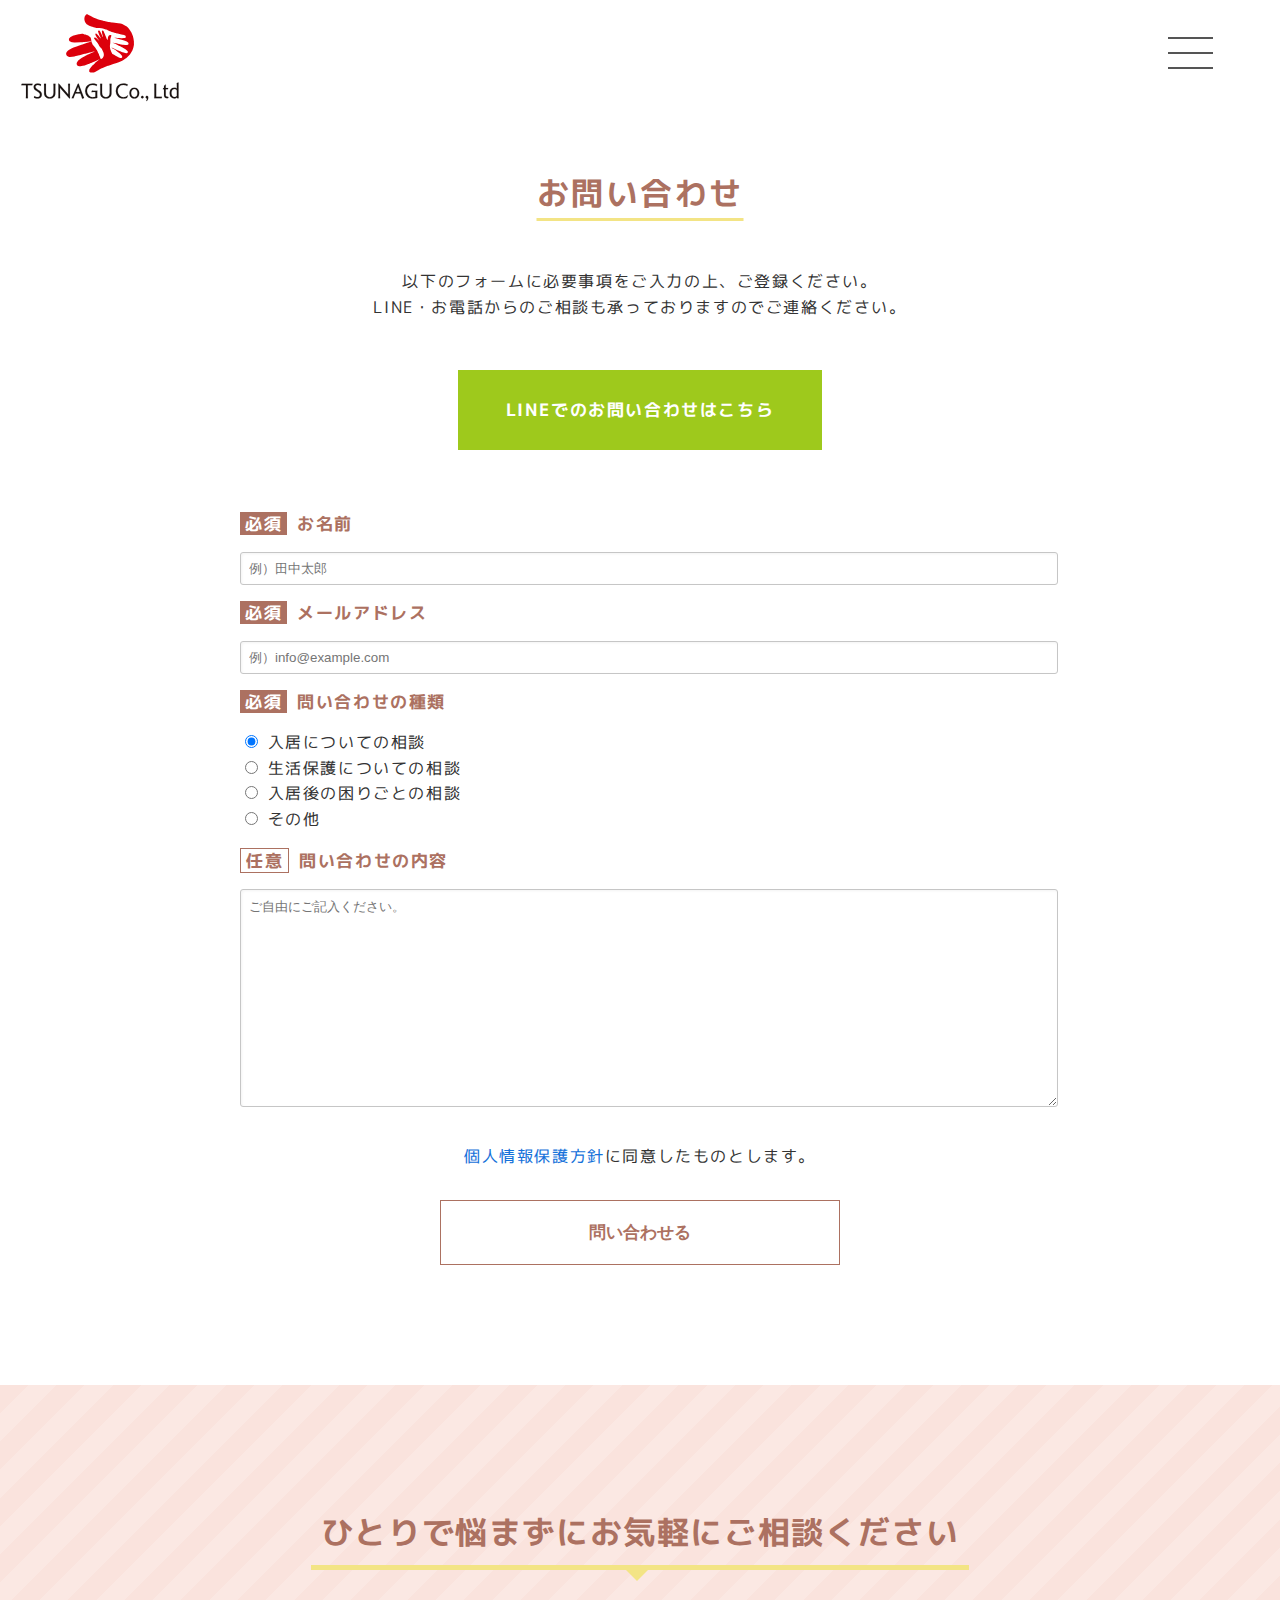
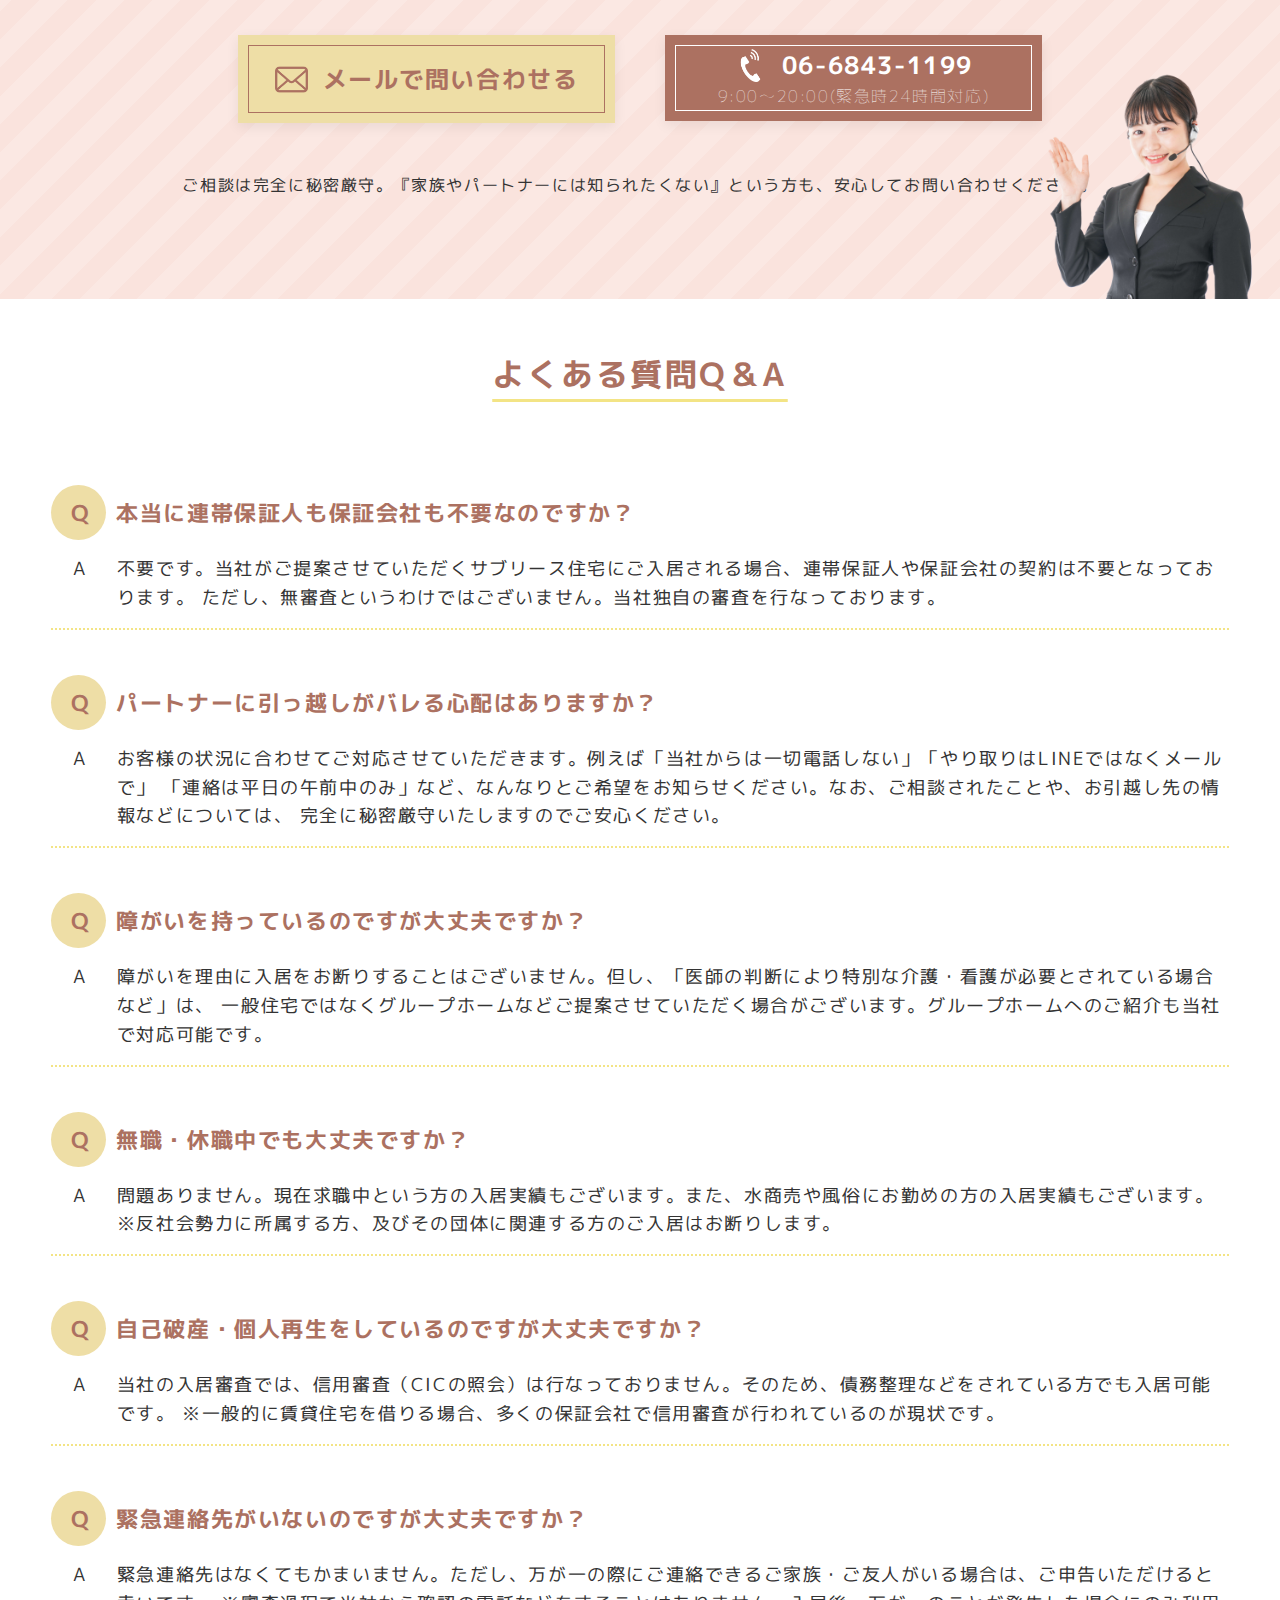
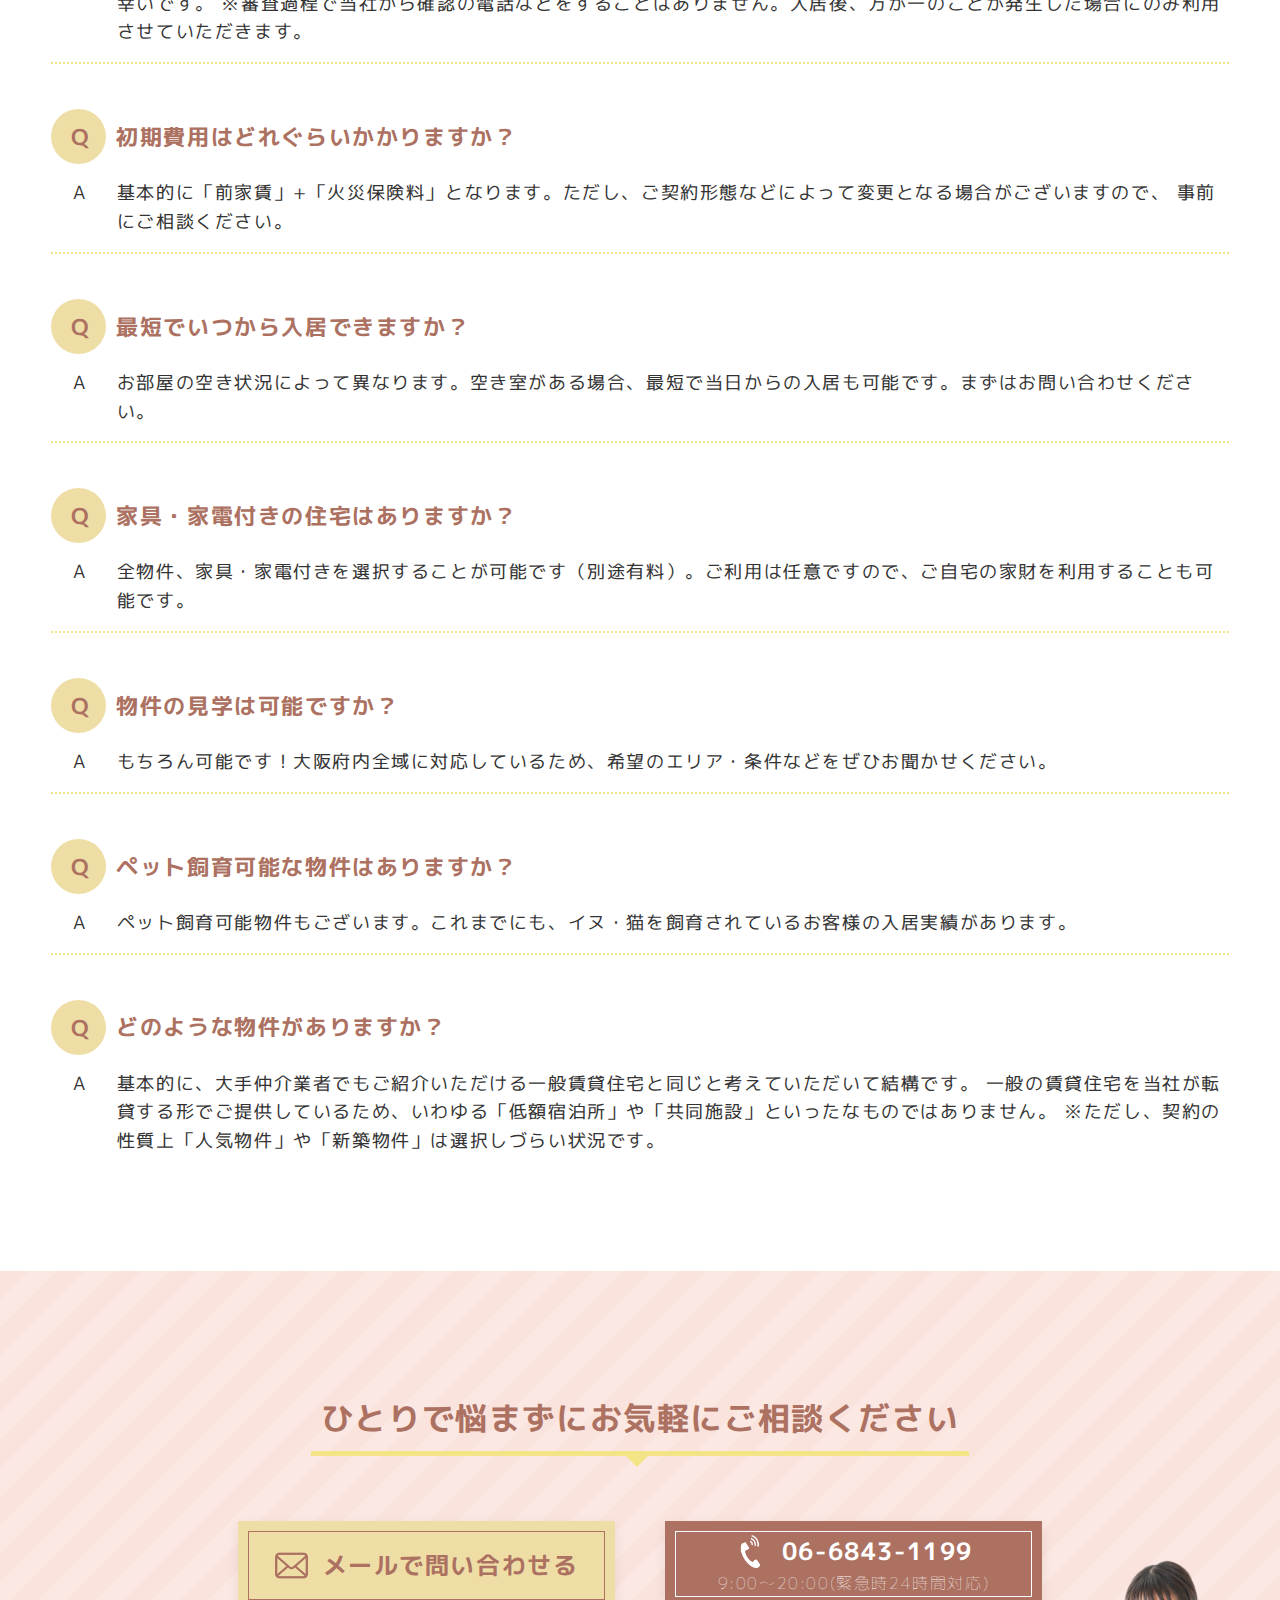
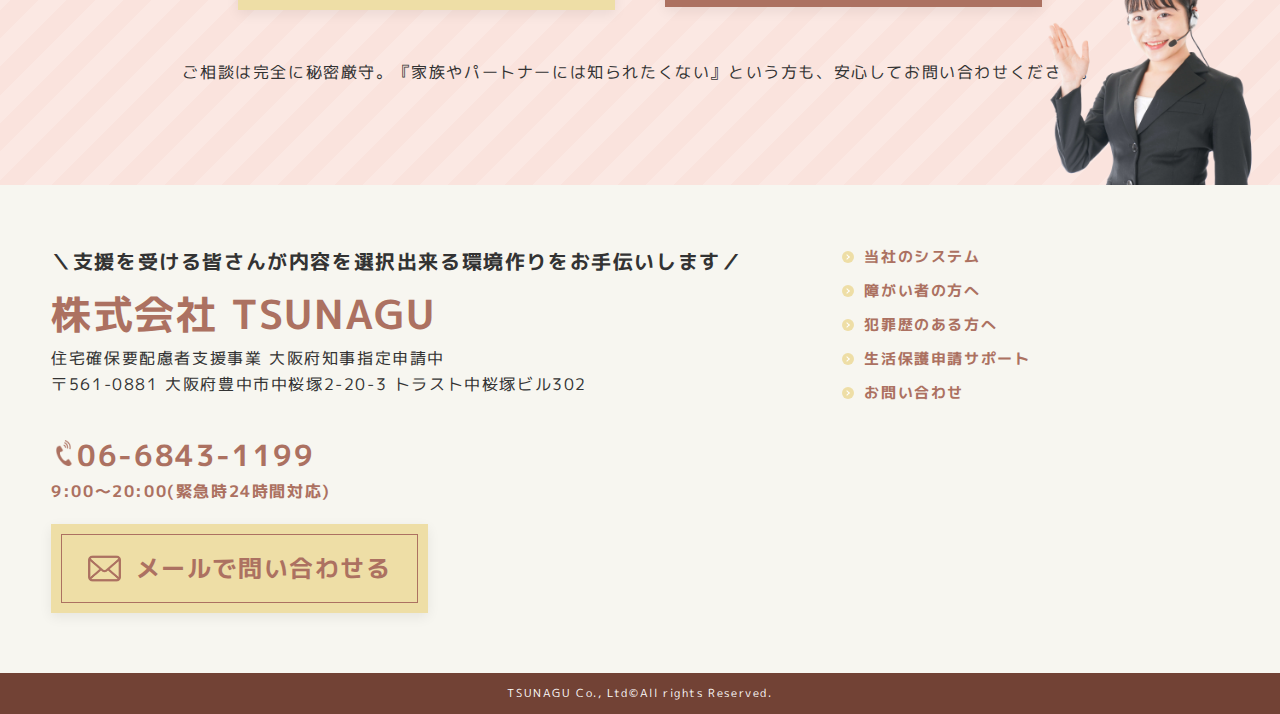
==== contact.html @ 4401ff2f "firstcommit" ====
<!DOCTYPE html>
<html lang="ja">
  <head>
    <meta charset="UTF-8" />
    <meta name="robots" content="noindex" />
    <meta http-equiv="X-UA-Compatible" content="IE=edge" />
    <meta name="viewport" content="width=device-width, initial-scale=1.0" />
    <meta
      name="keywords"
      content="TSUNAGU,大阪府,賃貸住宅,保証人不要,保証会社不要"
    />
    <meta
      name="description"
      content="大阪府にある株式会社TSUNAGUは、保証人・保証会社を不要とした賃貸物件を取り扱っています。生活保護の申請もサポートいたします。生活、住居に困っている場合はご相談ください"
    />
    <title>株式会社 TSUNAGU|大阪府の保証人も保証会社も不要の賃貸住宅</title>
    <link rel="stylesheet" href="reset.css" />
    <link rel="stylesheet" href="style.css" />
    <link rel="stylesheet" href="./css/page.css" />
    <link rel="preconnect" href="https://fonts.googleapis.com" />
    <link rel="preconnect" href="https://fonts.gstatic.com" crossorigin />
    <link
      href="https://fonts.googleapis.com/css2?family=M+PLUS+1p&display=swap"
      rel="stylesheet"
    />
  </head>
  <body>
    <header>
      <nav class="header-nav">
        <div class="header-nav__left">
          <h1>
            <a href="">
              <figure>
                <img src="./img/logo.svg" alt="株式会社 TSUNAGU" />
              </figure>
            </a>
          </h1>
        </div>
        <div class="header-nav__right">
          <ul>
            <li><a href="">当社のシステム</a></li>
            <li><a href="">障がい者の方へ</a></li>
            <li><a href="">犯罪歴のある方へ</a></li>
            <li><a href="">生活保護申請サポート</a></li>
            <li class="header-nav__right--tel">
              <div class="header-nav__right--tel--item">
                <figure>
                  <img src="./img/tel_brown.png" alt="電話のアイコン" />
                </figure>
                <a href="tel:06-6843-1199" class="header-nav__tel--number"
                  >06-6843-1199</a
                >
              </div>
              <p>9:00〜20:00(緊急時24時間対応)</p>
            </li>
            <li class="header-nav__right--line">
              <a href="">
                <figure>
                  <img src="./img/smart.png" alt="スマホのイラスト" />
                </figure>
                <p>LINE<br />お問い合わせ</p>
              </a>
            </li>
            <li class="header-nav__right--mail">
              <a href="">
                <figure>
                  <img src="./img/mail_white.png" alt="メールのイラスト" />
                </figure>
                <p>MAIL<br />お問い合わせ</p>
              </a>
            </li>
          </ul>
        </div>
      </nav>
      <!-- hamburger -->
      <div class="hamburger">
        <span></span>
        <span></span>
        <span></span>
      </div>
      <nav class="globalMenuSp">
        <ul>
          <li>
            <a href="#">ホーム</a>
          </li>
          <li>
            <a href="#">当社のシステム</a>
          </li>
          <li>
            <a href="#">障がい者の方へ</a>
          </li>
          <li>
            <a href="#">犯罪歴のある方へ</a>
          </li>
          <li>
            <a href="#">生活保護申請サポート</a>
          </li>
          <li>
            <a href="#">お問い合わせ</a>
          </li>
        </ul>
      </nav>
      <!-- /hamburger -->
    </header>
    <main>
      <div class="title__wrapper">
        <h1 class="title">お問い合わせ</h1>
        <p class="contact-about__description">
          以下のフォームに必要事項をご入力の上、ご登録ください。<br />
          LINE・お電話からのご相談も承っておりますのでご連絡ください。
        </p>
      </div>
      <section id="contact">
        <div>
          <a href="#" class="line-btn">
            <p>LINEでのお問い合わせはこちら</p>
          </a>
        </div>
        <div class="form-container">
          <form action="#">
            <div>
              <label for="name"><span class="required">必須</span>お名前</label>
              <input
                class="textform"
                type="text"
                name="your-name"
                placeholder="例）田中太郎"
                required
              />
            </div>
            <div>
              <label for="name"
                ><span class="required">必須</span>メールアドレス</label
              >
              <input
                class="textform"
                type="email"
                name="your-email"
                placeholder="例）info@example.com"
                required
              />
            </div>
            <div>
              <label for="name"
                ><span class="required">必須</span>問い合わせの種類</label
              >
              <p>
                <input
                  type="radio"
                  name="content"
                  value="体験に関する問合せ"
                  checked
                />
                <span>入居についての相談</span>
              </p>
              <p>
                <input
                  type="radio"
                  name="content"
                  value="生活保護についての相談"
                />
                <span>生活保護についての相談</span>
              </p>
              <p>
                <input
                  type="radio"
                  name="content"
                  value="入居後の困りごとの相談"
                />
                <span>入居後の困りごとの相談</span>
              </p>
              <p>
                <input type="radio" name="content" value="その他せ" />
                <span>その他</span>
              </p>
            </div>
            <div>
              <label for="name"
                ><span class="any">任意</span>問い合わせの内容</label
              >
              <textarea
                name="your-message"
                placeholder="ご自由にご記入ください。"
                required
              ></textarea>
            </div>
            <div class="contact-privacy">
              <p>
                <a href="example.com" target="_blank" rel="noopener noreferrer">
                  個人情報保護方針</a
                >に同意したものとします。
              </p>
            </div>

            <div class="contact-item">
              <input type="submit" class="contact-btn" value="問い合わせる" />
            </div>
          </form>
        </div>
      </section>
      <section class="cta">
        <div class="cta__container">
          <div class="cta-img">
            <img src="./img/callcenter.png" alt="電話応対の女性" />
          </div>
          <div class="balloon2">
            <span>ひとりで悩まずにお気軽にご相談ください</span>
          </div>
          <ul class="cta__item">
            <li class="cta__btn">
              <a href="" class="cta__btn--outer">
                <div class="cta__btn--inner">
                  <figure>
                    <img src="./img/mail_brown.png" alt="メールのアイコン" />
                  </figure>
                  <p>メールで問い合わせる</p>
                </div>
              </a>
            </li>
            <li class="cta__btn2">
              <a href="tel:06-6843-1199" class="cta__btn2--outer">
                <div class="cta__btn2--inner">
                  <div class="cta__btn2--inner--number">
                    <figure>
                      <img src="./img/tel_white.png" alt="メールのアイコン" />
                    </figure>
                    <p>06-6843-1199</p>
                  </div>
                  <p class="cta__btn2--inner--time">
                    9:00〜20:00(緊急時24時間対応)
                  </p>
                </div>
              </a>
            </li>
          </ul>
          <p>
            ご相談は完全に秘密厳守。『家族やパートナーには知られたくない』という方も、安心してお問い合わせください。
          </p>
        </div>
      </section>
    </main>
    <footer>
      <section class="question">
        <h2 class="question__title">よくある質問Q＆A</h2>
        <div class="question__container">
          <ul>
            <li class="question__item">
              <div class="question__item--heading">
                <p class="question__item--heading--Q">Q</p>
                <span>本当に連帯保証人も保証会社も不要なのですか？</span>
              </div>
              <div class="question__item--answer">
                <p class="question__item--answer--A">A</p>
                <p>
                  不要です。当社がご提案させていただくサブリース住宅にご入居される場合、連帯保証人や保証会社の契約は不要となっております。
                  ただし、無審査というわけではございません。当社独自の審査を行なっております。
                </p>
              </div>
            </li>
            <li class="question__item">
              <div class="question__item--heading">
                <p class="question__item--heading--Q">Q</p>
                <span> パートナーに引っ越しがバレる心配はありますか？</span>
              </div>
              <div class="question__item--answer">
                <p class="question__item--answer--A">A</p>
                <p>
                  お客様の状況に合わせてご対応させていただきます。例えば「当社からは一切電話しない」「やり取りはLINEではなくメールで」
                  「連絡は平日の午前中のみ」など、なんなりとご希望をお知らせください。なお、ご相談されたことや、お引越し先の情報などについては、
                  完全に秘密厳守いたしますのでご安心ください。
                </p>
              </div>
            </li>
            <li class="question__item">
              <div class="question__item--heading">
                <p class="question__item--heading--Q">Q</p>
                <span>障がいを持っているのですが大丈夫ですか？</span>
              </div>
              <div class="question__item--answer">
                <p class="question__item--answer--A">A</p>
                <p>
                  障がいを理由に入居をお断りすることはございません。但し、「医師の判断により特別な介護・看護が必要とされている場合など」は、
                  一般住宅ではなくグループホームなどご提案させていただく場合がございます。グループホームへのご紹介も当社で対応可能です。
                </p>
              </div>
            </li>
            <li class="question__item">
              <div class="question__item--heading">
                <p class="question__item--heading--Q">Q</p>
                <span>無職・休職中でも大丈夫ですか？</span>
              </div>
              <div class="question__item--answer">
                <p class="question__item--answer--A">A</p>
                <p>
                  問題ありません。現在求職中という方の入居実績もございます。また、水商売や風俗にお勤めの方の入居実績もございます。
                  ※反社会勢力に所属する方、及びその団体に関連する方のご入居はお断りします。
                </p>
              </div>
            </li>
            <li class="question__item">
              <div class="question__item--heading">
                <p class="question__item--heading--Q">Q</p>
                <span>自己破産・個人再生をしているのですが大丈夫ですか？</span>
              </div>
              <div class="question__item--answer">
                <p class="question__item--answer--A">A</p>
                <p>
                  当社の入居審査では、信用審査（CICの照会）は行なっておりません。そのため、債務整理などをされている方でも入居可能です。
                  ※一般的に賃貸住宅を借りる場合、多くの保証会社で信用審査が行われているのが現状です。
                </p>
              </div>
            </li>
            <li class="question__item">
              <div class="question__item--heading">
                <p class="question__item--heading--Q">Q</p>
                <span>緊急連絡先がいないのですが大丈夫ですか？</span>
              </div>
              <div class="question__item--answer">
                <p class="question__item--answer--A">A</p>
                <p>
                  緊急連絡先はなくてもかまいません。ただし、万が一の際にご連絡できるご家族・ご友人がいる場合は、ご申告いただけると幸いです。
                  ※審査過程で当社から確認の電話などをすることはありません。入居後、万が一のことが発生した場合にのみ利用させていただきます。
                </p>
              </div>
            </li>
            <li class="question__item">
              <div class="question__item--heading">
                <p class="question__item--heading--Q">Q</p>
                <span>初期費用はどれぐらいかかりますか？</span>
              </div>
              <div class="question__item--answer">
                <p class="question__item--answer--A">A</p>
                <p>
                  基本的に「前家賃」+「火災保険料」となります。ただし、ご契約形態などによって変更となる場合がございますので、
                  事前にご相談ください。
                </p>
              </div>
            </li>
            <li class="question__item">
              <div class="question__item--heading">
                <p class="question__item--heading--Q">Q</p>
                <span>最短でいつから入居できますか？</span>
              </div>
              <div class="question__item--answer">
                <p class="question__item--answer--A">A</p>
                <p>
                  お部屋の空き状況によって異なります。空き室がある場合、最短で当日からの入居も可能です。まずはお問い合わせください。
                </p>
              </div>
            </li>
            <li class="question__item">
              <div class="question__item--heading">
                <p class="question__item--heading--Q">Q</p>
                <span>家具・家電付きの住宅はありますか？</span>
              </div>
              <div class="question__item--answer">
                <p class="question__item--answer--A">A</p>
                <p>
                  全物件、家具・家電付きを選択することが可能です（別途有料）。ご利用は任意ですので、ご自宅の家財を利用することも可能です。
                </p>
              </div>
            </li>
            <li class="question__item">
              <div class="question__item--heading">
                <p class="question__item--heading--Q">Q</p>
                <span>物件の見学は可能ですか？</span>
              </div>
              <div class="question__item--answer">
                <p class="question__item--answer--A">A</p>
                <p>
                  もちろん可能です！大阪府内全域に対応しているため、希望のエリア・条件などをぜひお聞かせください。
                </p>
              </div>
            </li>
            <li class="question__item">
              <div class="question__item--heading">
                <p class="question__item--heading--Q">Q</p>
                <span>ペット飼育可能な物件はありますか？</span>
              </div>
              <div class="question__item--answer">
                <p class="question__item--answer--A">A</p>
                <p>
                  ペット飼育可能物件もございます。これまでにも、イヌ・猫を飼育されているお客様の入居実績があります。
                </p>
              </div>
            </li>
            <li class="question__item">
              <div class="question__item--heading">
                <p class="question__item--heading--Q">Q</p>
                <span>どのような物件がありますか？</span>
              </div>
              <div class="question__item--answer">
                <p class="question__item--answer--A">A</p>
                <p>
                  基本的に、大手仲介業者でもご紹介いただける一般賃貸住宅と同じと考えていただいて結構です。
                  一般の賃貸住宅を当社が転貸する形でご提供しているため、いわゆる「低額宿泊所」や「共同施設」といったなものではありません。
                  ※ただし、契約の性質上「人気物件」や「新築物件」は選択しづらい状況です。
                </p>
              </div>
            </li>
          </ul>
        </div>
      </section>
      <section class="cta">
        <div class="cta__container">
          <div class="cta-img">
            <img src="./img/callcenter.png" alt="電話応対の女性" />
          </div>
          <div class="balloon2">
            <span>ひとりで悩まずにお気軽にご相談ください</span>
          </div>
          <ul class="cta__item">
            <li class="cta__btn">
              <a href="" class="cta__btn--outer">
                <div class="cta__btn--inner">
                  <figure>
                    <img src="./img/mail_brown.png" alt="メールのアイコン" />
                  </figure>
                  <p>メールで問い合わせる</p>
                </div>
              </a>
            </li>
            <li class="cta__btn2">
              <a href="tel:06-6843-1199" class="cta__btn2--outer">
                <div class="cta__btn2--inner">
                  <div class="cta__btn2--inner--number">
                    <figure>
                      <img src="./img/tel_white.png" alt="メールのアイコン" />
                    </figure>
                    <p>06-6843-1199</p>
                  </div>
                  <p class="cta__btn2--inner--time">
                    9:00〜20:00(緊急時24時間対応)
                  </p>
                </div>
              </a>
            </li>
          </ul>
          <p>
            ご相談は完全に秘密厳守。『家族やパートナーには知られたくない』という方も、安心してお問い合わせください。
          </p>
        </div>
      </section>
      <div class="footer">
        <div class="footer-container">
          <div class="footer-left">
            <p class="footer-left__heading">
              ＼支援を受ける皆さんが内容を選択出来る環境作りをお手伝いします／
            </p>
            <span class="footer-left__logo">株式会社 TSUNAGU</span>
            <p>住宅確保要配慮者支援事業 大阪府知事指定申請中</p>
            <p class="footer-left__address">
              〒561-0881 大阪府豊中市中桜塚2-20-3 トラスト中桜塚ビル302
            </p>
            <div class="footer-left__tel">
              <div class="footer-left__tel--item">
                <figure>
                  <img src="./img/tel_brown.png" alt="電話のアイコン" />
                </figure>
                <a href="tel:06-6843-1199" class="header-nav__tel--number"
                  >06-6843-1199</a
                >
              </div>
              <p>9:00〜20:00(緊急時24時間対応)</p>
            </div>
            <div class="cta__btn--footer">
              <a href="" class="cta__btn--outer">
                <div class="cta__btn--inner">
                  <figure>
                    <img src="./img/mail_brown.png" alt="メールのアイコン" />
                  </figure>
                  <p>メールで問い合わせる</p>
                </div>
              </a>
            </div>
          </div>
          <ul>
            <li><a href="#" class="arrow cover">当社のシステム</a></li>
            <li><a href="#" class="arrow cover">障がい者の方へ</a></li>
            <li><a href="#" class="arrow cover">犯罪歴のある方へ</a></li>
            <li>
              <a href="#" class="arrow cover">生活保護申請サポート</a>
            </li>
            <li><a href="#" class="arrow cover">お問い合わせ</a></li>
          </ul>
        </div>
        <div class="copyright">
          <p>TSUNAGU Co., Ltd©All rights Reserved.</p>
        </div>
      </div>
    </footer>
    <script
      src="https://code.jquery.com/jquery-3.4.1.min.js"
      integrity="sha256-CSXorXvZcTkaix6Yvo6HppcZGetbYMGWSFlBw8HfCJo="
      crossorigin="anonymous"
    ></script>
    <script type="text/javascript" src="/script.js"></script>
  </body>
</html>
---- style.css ----
@charset "UTF-8";

/* ---------------------------------------max all------------------------------------------------ */
/* ‐‐‐‐‐共通部分----- */
html {
    color: #333333;
}

body {
    font-size: 16px;
    font-family: 'M PLUS 1p', sans-serif;
    letter-spacing: 0.1em;
    line-height: 1.6;
    -webkit-box-sizing: border-box;
    -moz-box-sizing: border-box;
    box-sizing: border-box;
    max-width: 100%;
}

a {
    text-decoration: none;
    display: block;
    color: #192F60;
}



/* ‐‐‐‐‐/共通部分----- */

.header-nav {
    display: flex;
    text-align: center;
    justify-content: space-between;
    align-items: center;
    height: 178px;
    width: 100%;
    background-color: #ffffff;
}

.header-nav__left figure {
    width: 230px;
}

.header-nav__left figure img {
    width: 100%;
}

.header-nav__right {
    display: flex;
}

.header-nav ul {
    display: flex;
    justify-content: center;
    align-items: center;
}


.header-nav__right a {
    color: #AC7161;
    margin-right: 28px;
    font-weight: bold;
}

.header-nav__right--tel p {
    color: #AC7161;
    margin-right: 22px;
}

.header-nav__right--tel--item {
    display: flex;
    font-size: 29px;
    font-weight: bold;
}

.header-nav__right--tel figure {
    width: 26px;
}

.header-nav__right--tel figure img {
    width: 100%;
}

.header-nav__right--line {
    background-color: #9ec91c;
    border-bottom-left-radius: 10px;

}

.header-nav__right--line a {
    width: 138px;
    height: 178px;
    display: flex;
    flex-direction: column;
    justify-content: center;
    align-items: center;
    color: #ffffff;
    margin-right: 0px;
}

.header-nav__right--line figure {
    width: 47px;
    display: inline-block;
}

.header-nav__right--line figure img {
    width: 100%;
}

.header-nav__right--mail {
    background-color: #AC7161;
}

.header-nav__right--mail a {
    width: 138px;
    height: 178px;
    display: flex;
    flex-direction: column;
    justify-content: center;
    align-items: center;
    color: #ffffff;
    margin-right: 0px;
}

.header-nav__right--mail figure {
    width: 47px;
    display: inline-block;
}

.header-nav__right--mail figure img {
    width: 100%;
}

.main-visual {

    width: 100%;
    position: relative;
}

.main-visual__container {
    background-image: url(../img/top_mv.jpg);
    background-position: center;
    background-repeat: no-repeat;
    background-size: cover;
    max-width: 85vw;
    height: 81vh;

}

.main-visual__title {

    position: absolute;
    top: 50%;
    right: 0%;
    transform: translateY(-50%);
    -webkit-transform: translateY(-50%);
    -ms-transform: translateY(-50%);

}

.main-visual__title--outer {
    padding: 20px 0px 20px 20px;
    background-color: #F8BFB3;
}


.main-visual__title--inner {
    background-color: #F8BFB3;
    color: #ffffff;
    font-size: 56px;
    display: inline-block;
    padding: 37px 34px;
    border: 1px dotted #ffffff;
}

.main-visual__title--sub {
    font-size: 48px;
    color: #AC7161;
    background-color: rgba(255, 255, 255, 0.5);
    height: 97px;
    padding-left: 58px;
    margin-top: 35px;
    line-height: 2;
}


/*スクロールダウン全体の場所*/
.scrolldown4{
    /*描画位置※位置は適宜調整してください*/
  position:absolute;
  bottom:1%;
  right:7%;
    /*矢印の動き1秒かけて永遠にループ*/
  animation: arrowmove 1s ease-in-out infinite;
}

/*下からの距離が変化して全体が下→上→下に動く*/
@keyframes arrowmove{
      0%{bottom:1%;}
      50%{bottom:3%;}
     100%{bottom:1%;}
 }


/* 矢印の描写 */
.scrolldown4:before {
    content: "";
    /*描画位置*/
    position: absolute;
    bottom: 0;
    right: -6px;
    /*矢印の形状*/
    width: 1px;
    height: 20px;
    background: #AC7161;
    transform: skewX(-31deg);
}

.scrolldown4:after{
  content:"";
    /*描画位置*/
  position: absolute;
  bottom:0;
  right:0;
    /*矢印の形状*/
  width:1px;
  height: 100px;
  background:#AC7161;
}


.topic,
.trouble,
.resolution,
.reason,
.flow,
.question {
    display: flex;
    flex-direction: column;
    align-items: center;
    row-gap: 30px;
    padding-top: 50px;
}

.topic__container {
    display: flex;
    justify-content: center;
    margin: 0 auto;
    padding: 0 4%;
    max-width: 1200px;
    flex-wrap: wrap;
    column-gap: 100px;
}

.topic__container li {
    margin: 20px 0;

}

.topic__container li figure {
    max-width: 534px;
}

.topic__container li figure img {
    width: 100%;
}

.topic__title,
.trouble__title,
.resolution__title,
.reason__title,
.flow__title,
.question__title {
    font-size: 32px;
    font-weight: bold;
    letter-spacing: 2.5px;
    color: #AC7161;
    text-decoration: underline 3px #F3E485;
    text-underline-offset: 13px;
}

.topic-about__description,
.trouble__description {
    font-weight: lighter;
    letter-spacing: 1.5px;
}

.trouble {
    background-color: #FAFAFA;
    margin-top: 30px;
    background-image: url(../img/troble_img.jpg);
    background-repeat: no-repeat;
    background-size: 27% auto;
    background-position: bottom 0px left 40px;
}

.trouble__container {
    max-width: 1200px;
    margin: 0 auto;
    padding: 0 4%;
}


.trouble__container ul {
    text-align: center;
    margin: 50px 0px 100px 0;
    display: flex;
    justify-content: center;
    flex-wrap: wrap;
    row-gap: 90px;
    column-gap: 100px;
}

.trouble__container ul li {
    width: 230px;
    display: inline-block;
    background-color: #ffffff;
    padding: 40px 20px;
    box-shadow: 0 4px 12px rgb(0 0 0 / 10%)
}

.trouble__container ul li span {
    font-weight: bold;
    font-size: 22px;
    color: #AC7161;
    padding-bottom: 10px;

}


.trouble__text {
    padding-top: 50px;
    text-align: left;
    position: relative;
}

.trouble__container ul li p::before {
    background: #fff;
    content: "";
    position: absolute;
    top: 20px;
    left: 0;
    right: 0;
    width: 50px;
    height: 3px;
    margin: 0 auto;
    border-bottom: 3px dotted #F3E485;
}

.resolution {
    background-image: url(../img/touka_5148052_m.jpg);
    background-position: center;
    background-size: cover;
}



.resolution__container {
    max-width: 1200px;
    padding: 0 4%;
    margin: 100px auto;
    display: flex;
    justify-content: space-between;
}

.resolution__container figure {
    max-width: 46%;
}

.resolution__container figure img {
    width: 100%;
}

.resolution__item {
    width: 47%;
}

.resolution__item span {
    font-weight: bold;
    font-size: 24px;
    color: #AC7161;
}

.resolution__item--text {
    padding: 30px 0;
}

.resolution__btn {
    text-align: right;
}

.resolution__btn--outer {
    background-color: #F8BFB3;
    padding: 10px;
    display: inline-block;
}

.resolution__btn--inner {
    width: 355px;
    color: #ffffff;
    background-color: #F8BFB3;
    display: inline-block;
    text-align: center;
    padding: 14px 0;
    font-weight: bold;
    border: 1px solid #ffffff;
}

.reason__container {
    max-width: 1200px;
    padding: 0 4%;
    margin: 0 auto;

}

.reason-first__item {
    display: flex;
    justify-content: center;
    column-gap: 100px;
    padding: 40px 0;
    flex-wrap: wrap;
    row-gap: 50px;
}

.reason-first__item li {
    box-shadow: 0 4px 12px rgb(0 0 0 / 9%);
    border-radius: 20px;
    padding: 10px;
    background-color: #F8BFB3;
}



.reason-first__item--inner {
    background-color: #F8BFB3;
    border: 1px solid #ffffff;
    width: 307px;
    /* height: 460px; */
    text-align: center;
    padding: 50px 0px;
    border-radius: 20px;
}

.reason-first__item--inner figure {
    padding-bottom: 55px;
    width: 100%;
}

.reason-first__item--inner span {
    font-size: 22px;
    font-weight: bold;
    color: #AC7161;
}

.reason-subtitle {
    text-align: center;
    font-size: 27px;
    font-weight: bold;
    color: #AC7161;
    margin-top: 120px;
}

.reason-second__item {
    display: flex;
    justify-content: center;
    flex-wrap: wrap;
    margin: 30px 0px 100px 0px;
    column-gap: 130px;
}

.checkmark002 {
    position: relative;
    font-size: 20px;
    margin: 30px 0px;
    width: 435px;
    padding-left: 30px;
}

.checkmark002:before,
.checkmark002:after {
    content: "";
    display: block;
    position: absolute;
}

.checkmark002:before {
    width: 20px;
    height: 20px;
    border-radius: 50px;
    background: #EEDEA6;
    border: 1px solid #EEDEA6;
    left: 0;
    top: 5px;
}

.checkmark002:after {
    border-left: 2px solid #ffffff;
    border-bottom: 2px solid #ffffff;
    width: 6px;
    height: 3px;
    -webkit-transform: rotate(-45deg);
    transform: rotate(-45deg);
    left: 7px;
    top: 13px;
}

.cta {
    background: repeating-linear-gradient(135deg, #FAE3DD, #FAE3DD 20px, #FBE8E3 20px, #FBE8E3 40px);
    position: relative;
}

.cta__container {
    max-width: 1200px;
    margin: 0 auto;
    padding: 100px 4%;
    text-align: center;
}

.cta-img {
    position: absolute;
    right: 0px;
    bottom: 0px;
    z-index: 1;
    max-width: 20%;
}

.balloon2 {
    position: relative;
    display: inline-block;
    margin: 15px 0;
    padding: 7px 10px;
    min-width: 120px;
    max-width: 100%;
    border-bottom: solid 5px #F3E485;
    box-sizing: border-box;
}

.balloon2:before {
    content: "";
    position: absolute;
    bottom: -24px;
    left: 50%;
    margin-left: -15px;
    border: 12px solid transparent;
    border-top: 12px solid #F3E485;
    z-index: 2;
}

.balloon2:after {
    content: "";
    position: absolute;
    bottom: -30px;
    left: 50%;
    margin-left: -17px;
    border: 14px solid transparent;
    border-top: 14px solid #F3E485;
    z-index: 1;
}

.balloon2 p {
    margin: 0;
    padding: 0;
}

.cta__container span {
    font-size: 32px;
    font-weight: bold;
    color: #AC7161;
}

.cta-img img {
    width: 100%;
    vertical-align: bottom;
}

.cta__item {
    display: flex;
    justify-content: center;
    padding: 50px 0px;
    flex-wrap: wrap;
    column-gap: 50px;
    row-gap: 40px;
}

.cta__btn {
    text-align: left;
}

.cta__btn--outer {
    background-color: #EEDEA6;
    padding: 10px;
    display: inline-block;
    box-shadow: 0 4px 12px rgb(0 0 0 / 7%);
}

.cta__btn--inner {
    width: 355px;
    color: #AC7161;
    background-color: #EEDEA6;
    display: inline-flex;
    text-align: center;
    padding: 14px 0;
    font-weight: bold;
    border: 1px solid #AC7161;
    align-items: center;
    justify-content: center;
    font-size: 24px;

}

.cta__btn--inner figure {
    width: 33px;
    padding-right: 15px;
}

.cta__btn--inner figure img {
    width: 100%;
    vertical-align: text-bottom;
}

.cta__btn2 {
    text-align: right;
}

.cta__btn2--outer {
    background-color: #AC7161;
    padding: 10px;
    display: inline-block;
    box-shadow: 0 4px 12px rgb(0 0 0 / 7%);
}

.cta__btn2--inner {
    width: 355px;
    color: #ffffff;
    background-color: #AC7161;
    text-align: center;
    font-weight: bold;
    border: 1px solid #ffffff;
    font-size: 24px;
}

.cta__btn2--inner--number {
    display: inline-flex;
    align-items: center;
    justify-content: center;
}

.cta__btn2--inner--time {
    font-size: 16px;
    font-weight: 100;
}

.cta__btn2--inner figure {
    width: 33px;
    padding-right: 15px;
}

.cta__btn2--inner figure img {
    width: 100%;
    vertical-align: text-bottom;
}

.flow {
    background-image: url(../img/kizuna_new.jpg);
    background-position: center;
    background-size: cover;
    padding-bottom: 50px;
}

.logo {
    background-color: #FACFC6;
    border-radius: 50%;
    width: 65px;
    height: 65px;
    display: flex;
    align-items: center;
    justify-content: center;

}

.logo__inner {
    background-color: #FACFC6;
    border-radius: 50%;
    width: 52px;
    height: 52px;
    border: 1px solid white;
    display: flex;
    align-items: center;
    justify-content: center;
}

.logo__text {
    font-size: 14px;
    font-weight: 600;
    color: white;
    text-decoration: underline;
}

.flow__container {
    max-width: 1200px;
    padding: 0 4%;
    margin: 0 auto;
    background-color: #fff;
    padding-bottom: 70px;
}

.flow__title {
    text-align: center;
    padding-top: 50px;
}

.flow__item {
    display: flex;
    justify-content: center;
    column-gap: 20px;
    margin-top: 70px;

}

.flow__content {
    width: 40%;
}

.flow__content span {
    font-size: 24px;
    color: #AC7161;
    font-weight: bold;
}

.flow__content p {
    padding-top: 20px;
}

.flow__item figure {
    width: 34%;
}

.flow__item figure img {
    width: 100%;
}

.question__container {
    max-width: 1200px;
    padding: 55px 4%;
    margin: 0 auto;
}

.question__item {

    border-bottom: 2px dotted #F3E485;
    padding-bottom: 15px;
    margin-bottom: 45px;
}

.question__item:last-child {
    border-bottom: none;

}

.question__item--heading {
    font-size: 22px;
    font-weight: bold;
    display: flex;
    align-items: center;
    padding-bottom: 15px;
    color: #AC7161;
}

.question__item--heading span {
    padding-left: 10px;

}

.question__item--heading--Q {
    background-color: #EEDEA6;
    padding: 20px;
    border-radius: 50%;
    width: 15px;
    height: 15px;
    line-height: 15px;
}

.question__item--answer {
    display: flex;
    font-size: 18px;
}

.question__item--answer--A {
    padding: 0 30px 0 22px;

}

.footer {
    background-color: #F7F6F0;
}

.footer-container {
    max-width: 1200px;
    padding: 60px 4%;
    margin: 0 auto;
    display: flex;
    justify-content: left;
    column-gap: 100px;
    flex-wrap: wrap;
    row-gap: 45px;
}

.footer-left__heading {
    font-size: 20px;
    font-weight: bold;
    padding-bottom: 5px;
}

.footer-left__logo {
    font-size: 40px;
    font-weight: bold;
    color: #AC7161;
}

.footer-left__address {
    padding-bottom: 35px;
}


.footer-left__tel a {
    color: #AC7161;
    margin-right: 36px;
    font-weight: bold;
}

.footer-left__tel p {
    color: #AC7161;
    margin-right: 36px;
    font-weight: bold;
}

.footer-left__tel--item {
    display: flex;
    font-size: 29px;
    font-weight: bold;
}

.footer-left__tel figure {
    width: 26px;
}

.footer-left__tel figure img {
    width: 100%;
}


.cta__btn--footer {

    padding-top: 20px;
}


.arrow {
    position: relative;
    display: inline-block;
    padding: 0 0 0 16px;
    color: #000;
    vertical-align: middle;
    text-decoration: none;
    font-size: 15px;
}

.arrow::before,
.arrow::after {
    position: absolute;
    top: 0;
    bottom: 0;
    left: 0;
    margin: auto;
    content: "";
    vertical-align: middle;
}

.cover {
    margin-bottom: 10px;
    padding-left: 22px;
    color: #AC7161;
    font-weight: bold;
}



.cover::before {
    width: 12px;
    height: 12px;
    -webkit-border-radius: 50%;
    border-radius: 50%;
    background: #EEDEA6;
}

.cover::after {
    left: 3px;
    width: 3px;
    height: 3px;
    border-top: 1px solid #fff;
    border-right: 1px solid #fff;
    -webkit-transform: rotate(45deg);
    transform: rotate(45deg);
}

.copyright {
    text-align: center;
    font-size: 11px;
    background-color: #724235;
    color: #ffffff;
    padding: 12px 0;
}

/* ハンバーガーメニュー */
/* 閉じているときのハンバーガーボタン */
.hamburger {
    display: none;
    position: fixed;
    z-index: 18;
    right: 59px;
    top: 27px;
    width: 42px;
    height: 42px;
    cursor: pointer;
    text-align: center;
}

.hamburger span {
    display: none;
    position: absolute;
    width: 45px;
    height: 2px;
    left: 6px;
    background: #555;
    -webkit-transition: 0.1s ease-in-out;
    -moz-transition: 0.1s ease-in-out;
    transition: 0.1s ease-in-out;
}

.hamburger span:nth-child(1) {
    top: 10px;
}

.hamburger span:nth-child(2) {
    top: 25px;
}

.hamburger span:nth-child(3) {
    top: 40px;
}

/* ナビ開いてる時のボタン */
.hamburger.active span:nth-child(1) {
    top: 16px;
    left: 6px;
    -webkit-transform: rotate(-45deg);
    -moz-transform: rotate(-45deg);
    transform: rotate(-45deg);
}

.hamburger.active span:nth-child(2),
.hamburger.active span:nth-child(3) {
    top: 16px;
    -webkit-transform: rotate(45deg);
    -moz-transform: rotate(45deg);
    transform: rotate(45deg);
}

nav.globalMenuSp {
    display: none;
    position: fixed;
    z-index: 2;
    top: 0;
    left: 0;
    color: #ffffff;
    background: #AC7161;
    text-align: left;
    transform: translateY(-100%);
    transition: all 0.05s;
    width: 100%;
    height: 100%;
}

nav.globalMenuSp ul {
    margin: 0 auto;
    padding: 0;
    width: 100%;
}

nav.globalMenuSp ul li {
    list-style-type: none;
    padding: 0;
    width: 100%;
}

nav.globalMenuSp ul li:last-child {
    padding-bottom: 0;
    border-bottom: none;
}

nav.globalMenuSp ul li a:hover {
    background: rgba(0, 0, 0, 0.03);
}

nav.globalMenuSp ul li a {
    display: block;
    color: #ffffff;
    padding: 1em 0;
    text-decoration: none;
    font-weight: bold;
    padding-left: 16px;
}

nav.globalMenuSp ul li p a {
    padding-left: 32px;
}

nav.globalMenuSp ul li .child-content {
    border-top: 0px none;
}

/* このクラスを、jQueryで付与・削除する */
nav.globalMenuSp.active {
    transform: translateY(0px);
    text-align: center;
    display: flex;
    align-items: center;
    z-index: 10;
}


/* ハンバーガーメニュー */


@media screen and (max-width: 1450px) {

    .header-nav {
        display: flex;
        text-align: center;
        justify-content: space-between;
        align-items: center;
        height: 118px;
        width: 100%;
        background-color: #ffffff;
    }

    .header-nav__left figure {
        width: 200px;
    }

    .header-nav__left figure img {
        width: 100%;
    }

    .header-nav__right {
        display: flex;
    }

    .header-nav ul {
        display: none;
        justify-content: center;
        align-items: center;
    }


    .header-nav__right a {
        color: #AC7161;
        margin-right: 28px;
        font-weight: bold;
    }

    .header-nav__right--tel p {
        color: #AC7161;
        margin-right: 22px;
    }

    .header-nav__right--tel--item {
        display: flex;
        font-size: 29px;
        font-weight: bold;
    }

    .header-nav__right--tel figure {
        width: 26px;
    }

    .header-nav__right--tel figure img {
        width: 100%;
    }

    .header-nav__right--line {
        background-color: #B8D16F;
        border-bottom-left-radius: 10px;

    }

    .header-nav__right--line a {
        width: 146px;
        height: 178px;
        display: flex;
        flex-direction: column;
        justify-content: center;
        align-items: center;
        color: #ffffff;
        margin-right: 0px;
    }

    .header-nav__right--line figure {
        width: 47px;
        display: inline-block;
    }

    .header-nav__right--line figure img {
        width: 100%;
    }

    .header-nav__right--mail {
        background-color: #AC7161;
    }

    .header-nav__right--mail a {
        width: 146px;
        height: 178px;
        display: flex;
        flex-direction: column;
        justify-content: center;
        align-items: center;
        color: #ffffff;
        margin-right: 0px;
    }

    .header-nav__right--mail figure {
        width: 47px;
        display: inline-block;
    }

    .header-nav__right--mail figure img {
        width: 100%;
    }

    .main-visual {

        width: 100%;
        position: relative;
    }

    .main-visual__container {
        background-image: url(../img/top_mv.jpg);
        background-position: center;
        background-repeat: no-repeat;
        background-size: cover;
        max-width: 88vw;
        height: 67vh;

    }

    .main-visual__title {

        position: absolute;
        top: 50%;
        right: 0%;
        transform: translateY(-50%);
        -webkit-transform: translateY(-50%);
        -ms-transform: translateY(-50%);

    }

    .main-visual__title--outer {
        padding: 20px 0px 20px 20px;
        background-color: #F8BFB3;
    }


    .main-visual__title--inner {
        background-color: #F8BFB3;
        color: #ffffff;
        font-size: 40px;
        display: inline-block;
        padding: 12px 30px;
        border: 1px dotted #ffffff;
    }

    .main-visual__title--sub {
        font-size: 32px;
        color: #AC7161;
        background-color: rgba(255, 255, 255, 0.5);
        height: 67px;
        padding-left: 58px;
        margin-top: 25px;
        line-height: 2;
    }

    /* ハンバーガーメニュー */
    /* 閉じているときのハンバーガーボタン */
    .hamburger {
        display: block;
        position: fixed;
        z-index: 18;
        right: 59px;
        top: 27px;
        width: 59px;
        height: 42px;
        cursor: pointer;
        text-align: center;
    }

    .hamburger span {
        display: block;
        position: absolute;
        width: 45px;
        height: 2px;
        left: 6px;
        background: #555;
        -webkit-transition: 0.1s ease-in-out;
        -moz-transition: 0.1s ease-in-out;
        transition: 0.1s ease-in-out;
    }

    .hamburger span:nth-child(1) {
        top: 10px;
    }

    .hamburger span:nth-child(2) {
        top: 25px;
    }

    .hamburger span:nth-child(3) {
        top: 40px;
    }

    /* ナビ開いてる時のボタン */
    .hamburger.active span:nth-child(1) {
        top: 16px;
        left: 6px;
        -webkit-transform: rotate(-45deg);
        -moz-transform: rotate(-45deg);
        transform: rotate(-45deg);
    }

    .hamburger.active span:nth-child(2),
    .hamburger.active span:nth-child(3) {
        top: 16px;
        -webkit-transform: rotate(45deg);
        -moz-transform: rotate(45deg);
        transform: rotate(45deg);
    }

    nav.globalMenuSp {
        display: block;
        position: fixed;
        z-index: 2;
        top: 0;
        left: 0;
        color: #ffffff;
        background: #AC7161;
        text-align: left;
        transform: translateY(-100%);
        transition: all 0.05s;
        width: 100%;
        height: 100%;
    }

    nav.globalMenuSp ul {
        margin: 0 auto;
        padding: 0;
        width: 100%;
    }

    nav.globalMenuSp ul li {
        list-style-type: none;
        padding: 0;
        width: 100%;
    }

    nav.globalMenuSp ul li:last-child {
        padding-bottom: 0;
        border-bottom: none;
    }

    nav.globalMenuSp ul li a:hover {
        background: rgba(0, 0, 0, 0.03);
    }

    nav.globalMenuSp ul li a {
        display: block;
        color: #ffffff;
        padding: 1em 0;
        text-decoration: none;
        font-weight: bold;
        padding-left: 16px;
    }

    nav.globalMenuSp ul li p a {
        padding-left: 32px;
    }

    nav.globalMenuSp ul li .child-content {
        border-top: 0px none;
    }

    /* このクラスを、jQueryで付与・削除する */
    nav.globalMenuSp.active {
        transform: translateY(0px);
        text-align: center;
        display: flex;
        align-items: center;
        z-index: 10;
    }

    /* ハンバーガーメニュー */
}

@media screen and (max-width: 950px) {

    /* ‐‐‐‐‐共通部分----- */
    html {
        color: #333333;
    }

    body {
        font-size: 13px;
        font-family: 'M PLUS 1p', sans-serif;
        letter-spacing: 0.1em;
        line-height: 1.6;
        -webkit-box-sizing: border-box;
        -moz-box-sizing: border-box;
        box-sizing: border-box;
        max-width: 100%;
    }

    a {
        text-decoration: none;
        display: block;
        color: #192F60;
    }



    /* ‐‐‐‐‐/共通部分----- */

    .header-nav {
        display: flex;
        text-align: center;
        justify-content: space-between;
        align-items: center;
        height: 75px;
        width: 100%;
        background-color: #ffffff;
    }

    .header-nav__left figure {
        width: 120px;
    }

    .header-nav__left figure img {
        width: 100%;
    }

    .header-nav__right {
        display: flex;
    }

    .header-nav ul {
        display: none;
        justify-content: center;
        align-items: center;
    }


    .header-nav__right a {
        color: #AC7161;
        margin-right: 28px;
        font-weight: bold;
    }

    .header-nav__right--tel p {
        color: #AC7161;
        margin-right: 22px;
    }

    .header-nav__right--tel--item {
        display: flex;
        font-size: 29px;
        font-weight: bold;
    }

    .header-nav__right--tel figure {
        width: 26px;
    }

    .header-nav__right--tel figure img {
        width: 100%;
    }

    .header-nav__right--line {
        background-color: #9ec91c;
        border-bottom-left-radius: 10px;

    }

    .header-nav__right--line a {
        width: 146px;
        height: 178px;
        display: flex;
        flex-direction: column;
        justify-content: center;
        align-items: center;
        color: #ffffff;
        margin-right: 0px;
    }

    .header-nav__right--line figure {
        width: 47px;
        display: inline-block;
    }

    .header-nav__right--line figure img {
        width: 100%;
    }

    .header-nav__right--mail {
        background-color: #AC7161;
    }

    .header-nav__right--mail a {
        width: 146px;
        height: 178px;
        display: flex;
        flex-direction: column;
        justify-content: center;
        align-items: center;
        color: #ffffff;
        margin-right: 0px;
    }

    .header-nav__right--mail figure {
        width: 47px;
        display: inline-block;
    }

    .header-nav__right--mail figure img {
        width: 100%;
    }

    .main-visual {

        width: 100%;
        position: relative;
    }

    .main-visual__container {
        background-image: url(../img/top_mv.jpg);
        background-position: center;
        background-repeat: no-repeat;
        background-size: cover;
        max-width: 88vw;
        height: 50vh;

    }

    .main-visual__title {

        position: absolute;
        top: 40%;
        right: 0%;
        transform: translateY(-50%);
        -webkit-transform: translateY(-50%);
        -ms-transform: translateY(-50%);

    }

    .main-visual__title--outer {
        padding: 10px 0px 10px 10px;
        background-color: #F8BFB3;
    }

    .main-visual__title--inner {
        background-color: #F8BFB3;
        color: #ffffff;
        font-size: 22px;
        display: inline-block;
        padding: 7px 2px;
        border: 1px dotted #ffffff;
    }

    .main-visual__title--sub {
        font-size: 17px;
        color: #AC7161;
        background-color: rgba(255, 255, 255, 0.5);
        height: 40px;
        padding-left: 28px;
        margin-top: 25px;
        line-height: 2.5;
    }

    .topic,
    .trouble,
    .resolution,
    .reason,
    .flow,
    .question {
        display: flex;
        flex-direction: column;
        align-items: center;
        row-gap: 30px;
        padding-top: 50px;
    }

    .topic__container {
        display: flex;
        justify-content: center;
        margin: 0 auto;
        padding: 0 4%;
        max-width: 1200px;
        flex-wrap: wrap;
        column-gap: 100px;
    }

    .topic__container li {
        margin: 10px 0;

    }

    .topic__container li figure {
        max-width: 534px;
    }

    .topic__container li figure img {
        width: 100%;
    }

    .topic__title,
    .trouble__title,
    .resolution__title,
    .reason__title,
    .flow__title,
    .question__title {
        font-size: 18px;
        font-weight: bold;
        letter-spacing: 2.5px;
        color: #AC7161;
        text-decoration: underline 3px #F3E485;
        text-underline-offset: 7px;
        text-align: center;
    }

    .topic-about__description,
    .trouble__description {
        font-weight: lighter;
        letter-spacing: 1.5px;
    }

    .trouble {
        background-color: #FAFAFA;
        margin-top: 30px;
        background-image: url(../img/troble_img.jpg);
        background-repeat: no-repeat;
        background-size: 50% auto;
        background-position: bottom 0px left 40px;
    }

    .trouble__container {
        max-width: 1200px;
        margin: 0 auto;
        padding: 0 4%;
    }


    .trouble__container ul {
        text-align: center;
        margin: 50px 0px 175px 0;
        display: flex;
        justify-content: center;
        flex-wrap: wrap;
        row-gap: 35px;
        column-gap: 100px;
    }

    .trouble__container ul li {
        width: 230px;
        display: inline-block;
        background-color: #ffffff;
        padding: 40px 20px;
        box-shadow: 0 4px 12px rgb(0 0 0 / 10%)
    }

    .trouble__container ul li span {
        font-weight: bold;
        font-size: 17px;
        color: #AC7161;
        padding-bottom: 10px;

    }


    .trouble__text {
        padding-top: 50px;
        text-align: left;
        position: relative;
    }

    .trouble__container ul li p::before {
        background: #fff;
        content: "";
        position: absolute;
        top: 20px;
        left: 0;
        right: 0;
        width: 50px;
        height: 3px;
        margin: 0 auto;
        border-bottom: 3px dotted #F3E485;
    }

    .resolution {
        background-image: url(../img/touka_5148052_m.jpg);
        background-position: center;
        background-size: cover;
    }



    .resolution__container {
        max-width: 1200px;
        padding: 0 4%;
        margin: 60px auto;
        display: block;
        justify-content: space-between;
    }

    .resolution__container figure {
        max-width: 100%;
    }

    .resolution__container figure img {
        width: 100%;
    }

    .resolution__item {
        width: 100%;
    }

    .resolution__item span {
        font-weight: bold;
        font-size: 17px;
        color: #AC7161;
    }

    .resolution__item--text {
        padding: 30px 0;
    }

    .resolution__btn {
        text-align: center;
    }

    .resolution__btn--outer {
        background-color: #F8BFB3;
        padding: 10px;
        display: inline-block;
    }

    .resolution__btn--inner {
        width: 240px;
        color: #ffffff;
        background-color: #F8BFB3;
        display: inline-block;
        text-align: center;
        padding: 10px 0;
        font-weight: bold;
        border: 1px solid #ffffff;
    }

    .reason__container {
        max-width: 1200px;
        padding: 0 4%;
        margin: 0 auto;

    }

    .reason-first__item {
        display: flex;
        justify-content: center;
        column-gap: 100px;
        padding: 40px 0;
        flex-wrap: wrap;
        row-gap: 50px;
    }

    .reason-first__item li {
        box-shadow: 0 4px 12px rgb(0 0 0 / 9%);
        border-radius: 20px;
        padding: 10px;
        background-color: #F8BFB3;
    }



    .reason-first__item--inner {
        background-color: #F8BFB3;
        border: 1px solid #ffffff;
        width: 260px;
        /* height: 460px; */
        text-align: center;
        padding: 30px 0px;
        border-radius: 20px;
    }

    .reason-first__item--inner figure {
        padding-bottom: 30px;
        width: 100%;
    }

    .reason-first__item--inner figure img{
    width: 60%
    }

    .reason-first__item--inner span {
        font-size: 17px;
        font-weight: bold;
        color: #AC7161;
    }

    .reason-subtitle {
        text-align: center;
        font-size: 17px;
        font-weight: bold;
        color: #AC7161;
        margin-top: 60px;
    }

    .reason-second__item {
        display: flex;
        justify-content: center;
        flex-wrap: wrap;
        margin: 30px 0px 100px 0px;
        column-gap: 130px;
    }

    .checkmark002 {
        position: relative;
        font-size: 16px;
        margin: 17px 0px;
        width: 290px;
        padding-left: 30px;
    }

    .checkmark002:before,
    .checkmark002:after {
        content: "";
        display: block;
        position: absolute;
    }

    .checkmark002:before {
        width: 20px;
        height: 20px;
        border-radius: 50px;
        background: #EEDEA6;
        border: 1px solid #EEDEA6;
        left: 0;
        top: 0px;
    }

    .checkmark002:after {
        border-left: 2px solid #ffffff;
        border-bottom: 2px solid #ffffff;
        width: 6px;
        height: 3px;
        -webkit-transform: rotate(-45deg);
        transform: rotate(-45deg);
        left: 7px;
        top: 8px;
    }

    .cta {
        background: repeating-linear-gradient(135deg, #FAE3DD, #FAE3DD 20px, #FBE8E3 20px, #FBE8E3 40px);
        position: relative;
    }

    .cta__container {
        max-width: 1200px;
        margin: 0 auto;
        padding: 50px 4% ;
        text-align: center;
    }

    .cta-img {
        position: absolute;
        right: 0px;
        bottom: 0px;
        z-index: 1;
        max-width: 20%;
        display: none;
    }

    .balloon2 {
        position: relative;
        display: inline-block;
        margin: 15px 0;
        padding: 7px 10px;
        min-width: 120px;
        max-width: 100%;
        border-bottom: solid 5px #F3E485;
        box-sizing: border-box;
    }

    .balloon2:before {
        content: "";
        position: absolute;
        bottom: -24px;
        left: 50%;
        margin-left: -15px;
        border: 12px solid transparent;
        border-top: 12px solid #F3E485;
        z-index: 2;
    }

    .balloon2:after {
        content: "";
        position: absolute;
        bottom: -30px;
        left: 50%;
        margin-left: -17px;
        border: 14px solid transparent;
        border-top: 14px solid #F3E485;
        z-index: 1;
    }

    .balloon2 p {
        margin: 0;
        padding: 0;
    }

    .cta__container span {
        font-size: 22px;
        font-weight: bold;
        color: #AC7161;
    }

    .cta-img img {
        width: 100%;
        vertical-align: bottom;
    }

    .cta__item {
        display: flex;
        justify-content: center;
        padding: 50px 0px;
        flex-wrap: wrap;
        column-gap: 50px;
        row-gap: 40px;
    }

    .cta__btn {
        text-align: left;
    }

    .cta__btn--outer {
        background-color: #EEDEA6;
        padding: 10px;
        display: inline-block;
        box-shadow: 0 4px 12px rgb(0 0 0 / 7%);
    }

    .cta__btn--inner {
        width: 240px;
        color: #AC7161;
        background-color: #EEDEA6;
        display: inline-flex;
        text-align: center;
        padding: 10px 0;
        font-weight: bold;
        border: 1px solid #AC7161;
        align-items: center;
        justify-content: center;
        font-size: 16px;

    }

    .cta__btn--inner figure {
        width: 33px;
        padding-right: 15px;
    }

    .cta__btn--inner figure img {
        width: 100%;
        vertical-align: text-bottom;
    }

    .cta__btn2 {
        text-align: right;
    }

    .cta__btn2--outer {
        background-color: #AC7161;
        padding: 10px;
        display: inline-block;
        box-shadow: 0 4px 12px rgb(0 0 0 / 7%);
    }

    .cta__btn2--inner {
        width: 240px;
        color: #ffffff;
        background-color: #AC7161;
        text-align: center;
        font-weight: bold;
        border: 1px solid #ffffff;
        font-size: 20px;
    }

    .cta__btn2--inner--number {
        display: inline-flex;
        align-items: center;
        justify-content: center;
    }

    .cta__btn2--inner--time {
        font-size: 12px;
        font-weight: 100;
    }

    .cta__btn2--inner figure {
        width: 33px;
        padding-right: 15px;
    }

    .cta__btn2--inner figure img {
        width: 100%;
        vertical-align: text-bottom;
    }

    .flow {
        background-image: url(../img/kizuna_new.jpg);
        background-position: center;
        background-size: cover;
        padding-bottom: 50px;
    }

    .logo {
        background-color: #FACFC6;
        border-radius: 50%;
        width: 65px;
        height: 65px;
        display: flex;
        align-items: center;
        justify-content: center;

    }

    .logo__inner {
        background-color: #FACFC6;
        border-radius: 50%;
        width: 52px;
        height: 52px;
        border: 1px solid white;
        display: flex;
        align-items: center;
        justify-content: center;
    }

    .logo__text {
        font-size: 14px;
        font-weight: 600;
        color: white;
        text-decoration: underline;
    }

    .flow__container {
        max-width: 1200px;
        padding: 0 4%;
        margin: 0 auto;
        background-color: #fff;
        padding-bottom: 70px;
    }

    .flow__title {
        text-align: center;
        padding-top: 50px;
    }

    .flow__item {
        display: block;
        justify-content: center;
        column-gap: 20px;
        margin-top: 35px;

    }

    .flow__content {
        width: 100%;
    }

    .flow__content span {
        font-size: 17px;
        color: #AC7161;
        font-weight: bold;
    }

    .flow__content p {
        padding-top: 20px;
        padding-bottom: 20px;
    }

    .flow__item figure {
        width: 100%;
    }

    .flow__item figure img {
        width: 100%;
    }

    .question__container {
        max-width: 1200px;
        padding: 35px 4%;
        margin: 0 auto;
    }

    .question__item {

        border-bottom: 2px dotted #F3E485;
        padding-bottom: 15px;
        margin-bottom: 45px;
    }

    .question__item:last-child {
        border-bottom: none;

    }

    .question__item--heading {
        font-size: 17px;
        font-weight: bold;
        display: flex;
        align-items: center;
        padding-bottom: 15px;
        color: #AC7161;
    }

    .question__item--heading span {
        padding-left: 10px;

    }

    .question__item--heading--Q {
        background-color: #EEDEA6;
        padding: 14px;
        border-radius: 50%;
        width: 15px;
        height: 15px;
        line-height: 15px;
    }

    .question__item--answer {
        display: flex;
        font-size: 13px;
    }

    .question__item--answer--A {
        padding: 0 26px 0 17px;

    }

    .footer {
        background-color: #F7F6F0;
    }

    .footer-container {
        max-width: 1200px;
        padding: 60px 4%;
        margin: 0 auto;
        display: flex;
        justify-content: left;
        column-gap: 100px;
        flex-wrap: wrap;
        row-gap: 45px;
    }

    .footer-left__heading {
        font-size: 16px;
        font-weight: bold;
        padding-bottom: 5px;
    }

    .footer-left__logo {
        font-size: 32px;
        font-weight: bold;
        color: #AC7161;
    }

    .footer-left__address {
        padding-bottom: 35px;
    }


    .footer-left__tel a {
        color: #AC7161;
        margin-right: 36px;
        font-weight: bold;
    }

    .footer-left__tel p {
        color: #AC7161;
        margin-right: 36px;
        font-weight: bold;
    }

    .footer-left__tel--item {
        display: flex;
        font-size: 20px;
        font-weight: bold;
    }

    .footer-left__tel figure {
        width: 26px;
    }

    .footer-left__tel figure img {
        width: 100%;
    }


    .cta__btn--footer {

        padding-top: 20px;
    }


    .arrow {
        position: relative;
        display: inline-block;
        padding: 0 0 0 16px;
        color: #000;
        vertical-align: middle;
        text-decoration: none;
        font-size: 12px;
    }

    .arrow::before,
    .arrow::after {
        position: absolute;
        top: 0;
        bottom: 0;
        left: 0;
        margin: auto;
        content: "";
        vertical-align: middle;
    }

    .cover {
        margin-bottom: 10px;
        padding-left: 22px;
        color: #AC7161;
        font-weight: bold;
    }



    .cover::before {
        width: 12px;
        height: 12px;
        -webkit-border-radius: 50%;
        border-radius: 50%;
        background: #EEDEA6;
    }

    .cover::after {
        left: 3px;
        width: 3px;
        height: 3px;
        border-top: 1px solid #fff;
        border-right: 1px solid #fff;
        -webkit-transform: rotate(45deg);
        transform: rotate(45deg);
    }

    .copyright {
        text-align: center;
        font-size: 9px;
        background-color: #724235;
        color: #ffffff;
        padding: 8px 0;
    }

    /* ハンバーガーメニュー */
    /* 閉じているときのハンバーガーボタン */
    .hamburger {
        display: block;
        position: fixed;
        z-index: 18;
        right: 21px;
        top: 18px;
        width: 45px;
        height: 31px;
        cursor: pointer;
        text-align: center
    }

    .hamburger span {
        display: block;
        position: absolute;
        width: 30px;
        height: 2px;
        left: 6px;
        background: #555;
        -webkit-transition: 0.1s ease-in-out;
        -moz-transition: 0.1s ease-in-out;
        transition: 0.1s ease-in-out;
    }

    .hamburger span:nth-child(1) {
        top: 10px;
    }

    .hamburger span:nth-child(2) {
        top: 20px;
    }

    .hamburger span:nth-child(3) {
        top: 30px;
    }

    /* ナビ開いてる時のボタン */
    .hamburger.active span:nth-child(1) {
        top: 16px;
        left: 6px;
        -webkit-transform: rotate(-45deg);
        -moz-transform: rotate(-45deg);
        transform: rotate(-45deg);
    }

    .hamburger.active span:nth-child(2),
    .hamburger.active span:nth-child(3) {
        top: 16px;
        -webkit-transform: rotate(45deg);
        -moz-transform: rotate(45deg);
        transform: rotate(45deg);
    }

    nav.globalMenuSp {
        display: none;
        position: fixed;
        z-index: 2;
        top: 0;
        left: 0;
        color: #ffffff;
        background: #AC7161;
        text-align: left;
        transform: translateY(-100%);
        transition: all 0.05s;
        width: 100%;
        height: 100%;
    }

    nav.globalMenuSp ul {
        margin: 0 auto;
        padding: 0;
        width: 100%;
    }

    nav.globalMenuSp ul li {
        list-style-type: none;
        padding: 0;
        width: 100%;
    }

    nav.globalMenuSp ul li:last-child {
        padding-bottom: 0;
        border-bottom: none;
    }

    nav.globalMenuSp ul li a:hover {
        background: rgba(0, 0, 0, 0.03);
    }

    nav.globalMenuSp ul li a {
        display: block;
        color: #ffffff;
        padding: 1em 0;
        text-decoration: none;
        font-weight: bold;
        padding-left: 16px;
    }

    nav.globalMenuSp ul li p a {
        padding-left: 32px;
    }

    nav.globalMenuSp ul li .child-content {
        border-top: 0px none;
    }

    /* このクラスを、jQueryで付与・削除する */
    nav.globalMenuSp.active {
        transform: translateY(0px);
        text-align: center;
        display: flex;
        align-items: center;
        z-index: 10;
    }


}
---- css/page.css ----
/* ############ 共通 ############### */

.title {
  font-size: 32px;
  font-weight: bold;
  letter-spacing: 2.5px;
  color: #AC7161;
  text-decoration: underline 3px #F3E485;
  text-underline-offset: 13px;
}

.heading {
  font-size: 28px;
  font-weight: bold;
  color: #AC7161;
  background: linear-gradient(to right, #EEDA95, #F2ECD2);
  padding: 2px 8px;
  letter-spacing: 2px;
  width: 100%;
}

.breadcrum__list-group {
  display: flex;
  column-gap: 10px;
  padding-top: 20px;
  padding-left: 120px;
}

.breadcrum__list {
  font-size: 9px;
  text-decoration: none;
  color: black;
}

/* ############ nursing ############### */


.nursing__header--img {
  background-image: url("/img/AdobeStock_218711800.jpeg");
  background-size: cover;
  background-repeat: no-repeat;
  background-position: center;
  height: 550px;
  opacity: .6;
}

.nursing-about {
  display: flex;
  flex-direction: column;
  align-items: center;
  row-gap: 30px;
  padding-top: 25px;
}

.nursing-about__description {
  width: 61%;
}

.nursing-merit {
  display: flex;
  flex-direction: column;
  max-width: 1200px;
  row-gap: 60px;
  margin: 0 auto;
  padding: 0 4% 50px 4%;
}

.nursing-merit__wrapper {
  display: flex;
  flex-direction: column;
  padding-top: 38px;
  row-gap: 50px;
}


.nursing-merit__container {
  display: flex;
  flex-direction: column;
  row-gap: 90px;
}

.nursing-merit__group {
  display: flex;
  column-gap: 40px;
}

.nursing-merit__group:nth-child(even) {
  flex-direction: row-reverse;
}

.nursing-merit__img {
  width: 555px;
  height: 329px;
}

.nursing-merit__description {
  width: 66%;
}

.logo {
  background-color: #FACFC6;
  border-radius: 50%;
  width: 65px;
  height: 65px;
  display: flex;
  align-items: center;
  justify-content: center;

}

.logo__inner {
  background-color: #FACFC6;
  border-radius: 50%;
  width: 52px;
  height: 52px;
  border: 1px solid white;
  display: flex;
  align-items: center;
  justify-content: center;
}

.logo__text {
  font-size: 14px;
  font-weight: 600;
  color: white;
  text-decoration: underline;
}

.nursing-merit__title {
  font-size: 24px;
  letter-spacing: 1.5px;
  color: #AC7161;
  text-decoration: underline 9px #EEDEA6;
  text-underline-offset: -2px;
  position: relative;
  bottom: 15px;
  font-weight: bold;
}

.nursing-merit__text {
  padding-top: 12px;
  line-height: 1.5;
}

/* ############ crime ############### */

.crime__header--img {
  background-image: url("/img/AdobeStock_389811229.jpeg");
  background-repeat: no-repeat;
  background-position: center 75%;
  background-size: cover;
  height: 550px;
  opacity: .6;
}

.crime-about {
  display: flex;
  flex-direction: column;
  row-gap: 80px;
  padding-bottom: 40px;
  align-items: center;
  padding-top: 25px;
}

.crime-about__img {
  width: 355px;
  height: 230px;
}

.crime-about__wrap {
  display: flex;
  flex-direction: column;
  row-gap: 30px;
}

.crime-about__group {
  display: flex;
  max-width: 990px;
  min-width: 55%;
  column-gap: 25px;
  padding: 0 4%;
}

.crime-about__second-title {
  font-size: 24px;
  font-weight: bold;
  letter-spacing: 1.5px;
  color: #AC7161;
}

.crime-support {
  max-width: 1200px;
  margin: 0 auto;
  padding: 0 4% 100px 4%;
}

.crime-support__description {
  padding-top: 30px;
  width: 78%;
}

.crime-support__wrapper-notes {
  display: flex;
  justify-content: flex-end;
  width: 730px;
}

.crime-support__list-group {
  background-color: #F5EBCA;
  padding: 20px;
  line-height: 3.5;
  width: 636px;
  list-style: none;
}

.crime-support__list {
  display: flex;
  align-items: center;
  column-gap: 15px;
}

.crime-support__logo {
  background-color: #F8BFB3;
  border-radius: 50%;
  width: 22px;
  height: 22px;
  display: flex;
  justify-content: center;
  align-items: center;
}

.crime-support__logo-text {
  color: white;
  font-size: 10px;
}

.crime-support__wrap {
  display: flex;
  flex-direction: column;
  align-items: center;
  row-gap: 65px;
  padding-top: 30px;
}

.crime-support__wrapper-description {
  display: flex;
  flex-direction: column;
  align-items: center;
}

.crime-support__img {
  width: 820px;
  height: 240px;
}

/* ######## welfare ####### */

.welfare__header--img {
  background-image: url("/img/page5header.jpeg");
  background-size: cover;
  background-repeat: no-repeat;
  background-position: center 36%;
  height: 410px;
  opacity: .6;
}


.welfare-about {
  display: flex;
  flex-direction: column;
  row-gap: 50px;
  padding: 20px 4% 30px 4%;
  margin: 0 auto;
  align-items: center;
}

.welfare-about__description {
  width: 61%;
}

.welfare-promise {
  display: flex;
  flex-direction: column;
  max-width: 1200px;
  padding: 0 4%;
  margin: 0 auto;
}

.welfare-promise__summary {
  display: flex;
  flex-direction: column;
  row-gap: 20px;
  margin: 0 auto;

}

.welfare-promise__description {
  padding-top: 90px;
  padding-left: 20px;
  width: 44%;
}

.welfare-promise__img {
  width: 470px;
  height: 260px;
  margin-top: -72px;
  margin-left: -15px;
}

.welfare-promise__title {
  color: #AD7161;
  border-left: 4px solid #F8BFB3;
  font-size: 24px;
  font-weight: bold;
  letter-spacing: 1.5px;
  padding-left: 10px;
}

.welfare-promise__area {
  padding-left: 20px;
  display: flex;
  padding-bottom: 80px;
  max-width: 868px;
  margin: 0 auto;
}

.welfare-promise__list img {
  width: 27px;
}



.welfare-promise__list-group {
  display: flex;
  flex-direction: column;
  row-gap: 21px;
  background-color: #F5EBCA;
  width: 504px;
  height: 168px;
  padding: 20px 20px 45px 10px;
}

.welfare-promise__list {
  display: flex;
  column-gap: 13px;
  color: #AD7161;
}

.welfare-promise__logo {
  background-color: #EEDEA6;
  border-radius: 50%;
  width: 30px;
  height: 30px;
  display: flex;
  justify-content: center;
  align-items: center;
}

.welfare-promise__logo-text {
  font-size: 18px;
  color: #AD7161;
}

.welfare-promise__container {
  display: flex;
  flex-direction: column;
  align-items: center;
  row-gap: 70px;
}

.welfare-promise__second-container {
  display: flex;
  flex-direction: column;
  row-gap: 40px;
  width: 90%;
  padding-bottom: 30px;
}

.welfare-promise__group {
  padding: 30px;
}

.welfare-promise__group {
  position: relative;
  border: 2px solid #F8BFB3;
  padding: 15px 15px;
}

.welfare-promise__prices {
  position: absolute;
  padding: 0 0.5em;
  left: 20px;
  top: -13px;
  color: #F8BFB3;
  background-color: #ffffff;
}

.welfare-promise__prices-list {
  list-style-type: none;
}

.welfare-promise__description-group {
  display: flex;
  flex-direction: column;
  row-gap: 20px;
}

.welfare-promise__wrapper-warning {
  padding: 20px 0px;
}


.welfare-promise__warning {
  position: relative;
  z-index: 1;
  text-align: center;
  margin: 0 auto;
  width: 680px;
  height: 80px;
  color: #AC7161;
  display: flex;
  flex-direction: column;
  justify-content: center;
  align-items: center;
  letter-spacing: 2px;
  font-weight: bold;
}

.welfare-promise__warning::before {
  transform: skewX(-40deg);
  content: "";
  position: absolute;
  top: 0;
  bottom: 0;
  left: 0;
  right: 0;
  z-index: -1;
  background: #F8BFB3;
}


.welfare-process {
  display: flex;
  flex-direction: column;
  align-items: center;
  row-gap: 50px;
  padding: 0 4% 100px 4%;
  max-width: 1200px;
  margin: 0 auto;
}

.welfare-process__container {
  display: flex;
  flex-direction: column;
  align-items: center;
  row-gap: 50px;
  width: 87%;
}

.welfare-process__group {
  display: flex;
  column-gap: 50px;
  width: 88%;
}

.welfare-process__item {
  display: flex;
  column-gap: 15px;
  padding-top: 10px;
}

.welfare-process__img {
  width: 180px;
  height: 180px;
  border-radius: 50%;
}

.welfare-process__title {
  color: #AC7161;
  letter-spacing: 2px;
  font-weight: bold;
  font-size: 24px;
}

.welfare-process__description {
  display: flex;
  flex-direction: column;
  row-gap: 8px;
  padding-top: 10px;
}

/* ######## system ####### */

.system__header--img {
  background-image: url("/img/system_bg.jpeg");
  background-size: cover;
  background-repeat: no-repeat;
  background-position: center;
  height: 410px;
  opacity: .6;
}

.system-about {
  display: flex;
  flex-direction: column;
  align-items: center;
  row-gap: 30px;
  padding-top: 25px;
}

.system-about__description {
  width: 64%;
}

.system-merit {
  display: flex;
  flex-direction: column;
  max-width: 1200px;
  row-gap: 65px;
  margin: 0 auto;
  padding: 0 4% 50px 4%;
}

.system-merit__wrapper {
  display: flex;
  flex-direction: column;
  padding-top: 70px;
  row-gap: 50px;
}


.system-merit__container {
  display: flex;
  flex-direction: column;
  row-gap: 90px;
}

.system-merit__img--01 {
  max-width: 1200px;
  margin: 0 auto;
}

.system-merit__img--01 img {
  width: 100%;
}

.system-merit__title {
  color: #AD7161;
  border-left: 4px solid #F8BFB3;
  font-size: 24px;
  font-weight: bold;
  letter-spacing: 1.5px;
  padding-left: 10px;
  margin-bottom: 45px;
}

.system-merit__lead {
  background: linear-gradient(transparent 70%, #EEDEA6 70%);
  font-size: 20px;
  display: inline;
}

.system-merit__img--02 {
  max-width: 852px;
  margin: 0 auto;
  padding: 75px 0;
}

.system-merit__img--02 img {
  width: 100%;
}

.system-merit__img--03 {
  width: 100%;
  margin: 0 auto;
  padding: 75px 0;
}

.system-merit__img--03 img {
  width: 100%;
}


.table-wrapper {
  overflow-x: scroll;
  margin: 0 auto;
  max-width: 897px;
}

.no-border {
  border-top: 1px solid #fff;
  border-left: 1px solid #fff;
}

.bg-yellow {
  width: 39%;
  background-color: #EEDEA6;
  padding: 15px;
  font-size: 20px;
  color: #fff;
  font-weight: bold;
  border: solid 1px #ffffff;
}

.bg-pink {
  width: 39%;
  background-color: #F8BFB3;
  padding: 15px;
  font-size: 20px;
  color: #fff;
  font-weight: bold;
  border: solid 1px #ffffff;
}

.fc-brown {
  color: #AC7161;
  font-weight: bold;
}


table {
  margin-top: 50px;
  border-collapse: collapse;
  max-width: 897px;
  margin: 0 auto;
}

table tbody tr td {
  border: solid 1px #dadada;
}

table tbody tr td {
  padding: 15px;
  vertical-align: middle;
  line-height: 2;
}

.system-merit__text {
  max-width: 897px;
  margin: 0 auto;
  padding: 50px 0;
}

::-webkit-scrollbar {
  height: 5px;
}

.pc {
  display: block;
}

.sp {
  display: none;
}

/* ############ contact ############### */


.title__wrapper {
  text-align: center;

  padding: 50px 0;
}

.contact-about__description {
  width: 64%;
  margin: 50px auto 0 auto;
}

#contact {
  max-width: 1100px;
  padding: 60px 4% 0 4%;
  margin: 0 auto;
}

.h-text {
  text-align: center;
}

.line-btn {
  width: 364px;
  font-size: 17px;
  background-color: #9ec91c;
  color: #ffffff;
  text-align: center;
  margin: -60px auto 60px auto;
  padding: 26px 0;
  font-weight: bold;
}

.line-btn:hover {
  opacity: 0.7;
}

.form-container {
  max-width: 800px;
  margin: 60px auto;
  padding: 0 4%;
}

form div {
  margin-bottom: 14px;
}

label {
  display: block;
  padding-bottom: 15px;
  font-weight: bold;
  font-size: 17px;
  color: #AC7161;

}

.textform {
  width: 100%;
  padding: 1% 1%;
  border: 1px solid #c6c6c6;
  border-radius: 3px;
  -webkit-box-shadow: 1px 1px 3px rgb(0 0 0 / 5%) inset;
  box-shadow: 1px 1px 3px rgb(0 0 0 / 5%) inset;
}

textarea {
  width: 100%;
  height: 200px;
  padding: 1% 1%;
  border: 1px solid #c6c6c6;
  border-radius: 3px;
  -webkit-box-shadow: 1px 1px 3px rgb(0 0 0 / 5%) inset;
  box-shadow: 1px 1px 3px rgb(0 0 0 / 5%) inset;
}

.required {
  background-color: #AC7161;
  color: #ffffff;
  padding: 0px 5px;
  margin: 0 10px 0px 0px
}

.any {
  background-color: #ffffff;
  color: #AC7161;
  border: 1px solid #AC7161;
  padding: 0px 5px;
  margin: 0 10px 0px 0px
}

.contact-item {
  text-align: center;
  margin-top: 30px;
  margin-bottom: 120px;
}

.contact-btn {
  width: 400px;
  padding: 20px 0;
  background-color: #ffffff;
  font-weight: bold;
  border: 1px solid #AC7161;
  font-size: 17px;
  color: #AC7161;
}

.contact-btn:hover {
  opacity: 0.7;
}

.contact-privacy {
  text-align: center;
  margin-top: 30px;
}

.contact-privacy a {
  color: #1571DA;
  display: inline-block;
}

/* ############ privacy ############### */

.privacy__container {
  max-width: 1050px;
  margin: 0 auto 50px auto;
  padding: 0 4%;
}

.privacy__container li {
  padding-bottom: 40px;
}

.privacy_lead {
  font-size: 24px;
  font-weight: bold;
  color: #AC7161;
  border-left: 5px solid #F8BFB3;
  padding-left: 15px;
  margin-bottom: 15px;
}

@media screen and (max-width: 950px) {


  /* ############ 共通 ############### */
  .title {
    font-size: 20px;
    font-weight: bold;
    letter-spacing: 2.5px;
    color: #AC7161;
    text-decoration: underline 3px #F3E485;
    text-underline-offset: 13px;
  }

  .heading {
    font-size: 18px;
    font-weight: bold;
    color: #AC7161;
    background: linear-gradient(to right, #EEDA95, #F2ECD2);
    padding: 2px 8px;
    letter-spacing: 2px;
    width: 96%;
  }

  .breadcrum__list-group {
    display: flex;
    column-gap: 10px;
    padding-top: 20px;
    padding-left: 120px;
  }

  .breadcrum__list {
    font-size: 9px;
    text-decoration: none;
    color: black;
  }

  /* ############ nursing ############### */


  .nursing__header--img {
    background-image: url("/img/AdobeStock_218711800.jpeg");
    background-size: cover;
    background-repeat: no-repeat;
    background-position: center;
    height: 250px;
    opacity: .6;
  }

  .nursing-about {
    display: flex;
    flex-direction: column;
    align-items: center;
    row-gap: 30px;
    padding-top: 25px;
  }


  .nursing-about__description {
    width: 90%;
  }

  .nursing-merit {
    display: flex;
    flex-direction: column;
    max-width: 1200px;
    row-gap: 35px;
    margin: 0 auto;
    padding: 0 4% 50px 4%;
  }

  .nursing-merit__wrapper {
    display: flex;
    flex-direction: column;
    padding-top: 60px;
    row-gap: 35px;
  }



  .nursing-merit__container {
    display: flex;
    flex-direction: column;
    row-gap: 45px;
  }

  .nursing-merit__group {
    display: flex;
    column-gap: 40px;
    row-gap: 30px;
    flex-direction: column;
  }

  .nursing-merit__group:nth-child(even) {
    flex-direction: column;
  }

  .nursing-merit__img {
    width: 100%;
    height: auto;
  }

  .nursing-merit__description {
    width: 100%;
  }

  .logo {
    background-color: #FACFC6;
    border-radius: 50%;
    width: 45px;
    height: 45px;
    display: flex;
    align-items: center;
    justify-content: center;

  }

  .logo__inner {
    background-color: #FACFC6;
    border-radius: 50%;
    width: 35px;
    height: 35px;
    border: 1px solid white;
    display: flex;
    align-items: center;
    justify-content: center;
  }

  .logo__text {
    font-size: 13px;
    font-weight: 600;
    color: white;
    text-decoration: underline;
  }

  .nursing-merit__title {
    font-size: 17px;
    letter-spacing: 1.5px;
    color: #AC7161;
    text-decoration: underline 9px #EEDEA6;
    text-underline-offset: -2px;
    position: relative;
    bottom: 15px;
    font-weight: bold;
  }

  .nursing-merit__text {
    padding-top: 12px;
    line-height: 1.5;
  }

  /* ############ crime ############### */

  .crime__header--img {
    background-image: url("/img/AdobeStock_389811229.jpeg");
    background-repeat: no-repeat;
    background-position: center 75%;
    background-size: cover;
    height: 250px;
    opacity: .6;
  }

  .crime-about {
    display: flex;
    flex-direction: column;
    row-gap: 80px;
    padding-bottom: 40px;
    align-items: center;
    padding-top: 25px;
  }

  .crime-about__img {
    width: 100%;
    height: auto;
  }

  .crime-about__wrap {
    display: flex;
    flex-direction: column;
    row-gap: 30px;
  }

  .crime-about__group {
    display: flex;
    flex-direction: column;
    width: 90%;
    column-gap: 25px;
    row-gap: 35px;
  }

  .crime-about__second-title {
    font-size: 17px;
    font-weight: bold;
    letter-spacing: 1.5px;
    color: #AC7161;
  }

  .crime-support {
    max-width: 1200px;
    margin: 0 auto;
    padding: 0 4% 100px 4%;
  }

  .crime-support__description {
    padding-top: 30px;
    width: 96%;
  }

  .crime-support__wrapper-notes {
    display: flex;
    justify-content: flex-end;
    width: 730px;
  }

  .crime-support__list-group {
    background-color: #F5EBCA;
    padding: 14px;
    line-height: 2.5;
    width: 96%;
  }

  .crime-support__list {
    display: flex;
    align-items: baseline;
    column-gap: 15px;
  }

  .crime-support__logo {
    background-color: #F8BFB3;
    border-radius: 50%;
    min-width: 22px;
    height: 22px;
    display: flex;
    justify-content: center;
    align-items: center;
  }

  .crime-support__logo-text {
    color: white;
    font-size: 10px;
  }

  .crime-support__wrap {
    display: flex;
    flex-direction: column;
    align-items: center;
    row-gap: 45px;
    padding-top: 30px;
  }

  .crime-support__wrapper-description {
    display: flex;
    flex-direction: column;
    align-items: center;
  }

  .crime-support__img {
    width: 100%;
    height: auto;
  }

  /* ########page5_welfare####### */

  .welfare__header--img {
    background-image: url("/img/page5header.jpeg");
    background-size: cover;
    background-repeat: no-repeat;
    background-position: center 36%;
    height: 250px;
    opacity: .6;
  }

  .welfare-about {
    display: flex;
    flex-direction: column;
    row-gap: 50px;
    padding: 20px 4% 30px 4%;
    margin: 0 auto;
    align-items: center;
  }

  .welfare-about__description {
    width: 90%;
  }

  .welfare-promise {
    display: flex;
    flex-direction: column;
    max-width: 1200px;
    padding: 0 4%;
    margin: 0 auto;
  }

  .welfare-promise__summary {
    display: flex;
    flex-direction: column;
    row-gap: 20px;
    margin: 0 auto;
  }

  .welfare-promise__description {
    padding-top: 45px;
    padding-left: 0px;
    width: 100%;
  }

  .welfare-promise__img {
    width: 100%;
    height: auto;
    margin-top: 30px;
    margin-left: 0px;
  }

  .welfare-promise__title {
    color: #AD7161;
    border-left: 4px solid #F8BFB3;
    font-size: 17px;
    letter-spacing: 1.5px;
    padding-left: 10px;
  }

  .welfare-promise__area {
    padding-left: 0px;
    display: flex;
    padding-bottom: 80px;
    max-width: 868px;
    margin: 0 auto;
    flex-direction: column;
  }

  .welfare-promise__list img {
    width: 22px;
  }



  .welfare-promise__list-group {
    display: flex;
    flex-direction: column;
    row-gap: 21px;
    background-color: #F5EBCA;
    width: 92%;
    height: auto;
    padding: 20px 20px 20px 10px;
  }

  .welfare-promise__list {
    display: flex;
    column-gap: 13px;
    color: #AD7161;
  }

  .welfare-promise__logo {
    background-color: #EEDEA6;
    border-radius: 50%;
    width: 30px;
    height: 30px;
    display: flex;
    justify-content: center;
    align-items: center;
  }

  .welfare-promise__logo-text {
    font-size: 18px;
    color: #AD7161;
  }

  .welfare-promise__container {
    display: flex;
    flex-direction: column;
    align-items: center;
    row-gap: 70px;
  }

  .welfare-promise__second-container {
    display: flex;
    flex-direction: column;
    row-gap: 40px;
    width: 100%;
    padding-bottom: 30px;
  }

  .welfare-promise__group {
    padding: 30px;
  }

  .welfare-promise__group {
    position: relative;
    border: 2px solid #F8BFB3;
    padding: 15px 15px;
  }

  .welfare-promise__prices {
    position: absolute;
    padding: 0 0.5em;
    left: 20px;
    top: -13px;
    color: #F8BFB3;
    background-color: #ffffff;
  }

  .welfare-promise__prices-list {
    list-style-type: none;
  }

  .welfare-promise__description-group {
    display: flex;
    flex-direction: column;
    row-gap: 20px;
  }

  .welfare-promise__wrapper-warning {
    padding: 20px 0px;
  }


  .welfare-promise__warning {
    position: relative;
    z-index: 1;
    text-align: center;
    margin: 0 auto;
    width: 282px;
    height: 110px;
    color: #AC7161;
    display: flex;
    flex-direction: column;
    justify-content: center;
    align-items: center;
    letter-spacing: 2px;
    padding: 0px 4%;
    font-weight: bold;
  }

  .welfare-promise__warning::before {
    transform: skewX(-25deg);
    content: "";
    position: absolute;
    top: 0;
    bottom: 0;
    left: 0;
    right: 0;
    z-index: -1;
    background: #F8BFB3;
  }


  .welfare-process {
    display: flex;
    flex-direction: column;
    align-items: center;
    row-gap: 50px;
    padding: 0 4% 100px 4%;
    max-width: 1200px;
    margin: 0 auto;
  }

  .welfare-process__container {
    display: flex;
    flex-direction: column;
    align-items: center;
    row-gap: 35px;
    width: 100%;
  }

  .welfare-process__group {
    display: flex;
    column-gap: 10px;
    width: 100%;
    align-items: center;
  }

  .welfare-process__item {
    display: flex;
    column-gap: 15px;
    padding-top: 10px;
    flex-direction: column;
  }

  .welfare-process__img {
    width: 115px;
    height: 115px;
    border-radius: 50%;
  }

  .welfare-process__title {
    color: #AC7161;
    letter-spacing: 2px;
    font-weight: bold;
    font-size: 17px;
  }

  .welfare-process__description {
    display: flex;
    flex-direction: column;
    row-gap: 8px;
    padding-top: 10px;
  }

  /* ######## system ####### */

  .system__header--img {
    background-image: url("/img/system_bg.jpeg");
    background-size: cover;
    background-repeat: no-repeat;
    background-position: center;
    height: 250px;
    opacity: .6;
  }

  .system-about {
    display: flex;
    flex-direction: column;
    align-items: center;
    row-gap: 30px;
    padding-top: 25px;
  }

  .system-about__description {
    width: 90%;
  }

  .system-merit {
    display: flex;
    flex-direction: column;
    max-width: 1200px;
    row-gap: 65px;
    margin: 0 auto;
    padding: 0 4% 0px 4%;
  }

  .system-merit__wrapper {
    display: flex;
    flex-direction: column;
    padding-top: 70px;
    row-gap: 50px;
  }


  .system-merit__container {
    display: flex;
    flex-direction: column;
    row-gap: 90px;
    margin-top: -50px;
  }

  .system-merit__img--01 {
    max-width: 1200px;
    margin: 0 auto;
  }

  .system-merit__img--01 img {
    width: 345px;
  }

  .system-merit__title {
    color: #AD7161;
    border-left: 4px solid #F8BFB3;
    font-size: 17px;
    font-weight: bold;
    letter-spacing: 1.5px;
    padding-left: 10px;
    margin-bottom: 45px;
  }

  .system-merit__lead {
    background: linear-gradient(transparent 70%, #EEDEA6 70%);
    font-size: 14px;
    display: inline;
  }

  .system-merit__img--02 {
    max-width: 345px;
    margin: 0 auto;
    padding: 0px 0;
  }

  .system-merit__img--02 img {
    width: 100%;
  }

  .system-merit__img--03 {
    width: 345px;
    margin: 0 auto;
    padding: 0px 0;
  }

  .system-merit__img--03 img {
    width: 100%;
  }



  .table-wrapper {
    overflow-x: scroll;
    margin: 0 auto;
  }

  .no-border {
    border-top: 1px solid #fff;
    border-left: 1px solid #fff;
  }

  .bg-yellow {
    width: 39%;
    background-color: #EEDEA6;
    padding: 7px;
    font-size: 16px;
    color: #fff;
    font-weight: bold;
    border: solid 1px #ffffff;
  }

  .bg-pink {
    width: 39%;
    background-color: #F8BFB3;
    padding: 7px;
    font-size: 16px;
    color: #fff;
    font-weight: bold;
    border: solid 1px #ffffff;
  }

  .fc-brown {
    color: #AC7161;
    font-weight: bold;
  }

  table {
    margin-top: 50px;
    border-collapse: collapse;
    width: 600px;
    font-size: 11px;
  }

  table tbody tr td {
    border: solid 1px #dadada;
  }

  table tbody tr td {
    padding: 10px;
    vertical-align: middle;
    line-height: 2;
  }

  .system-merit__text {
    max-width: 897px;
    margin: 0 auto;
    padding: 50px 0;
  }

  ::-webkit-scrollbar {
    height: 5px;
  }

  .pc {
    display: none;
  }

  .sp {
    display: block;
  }


  /* ############ contact ############### */

  .title__wrapper {
    text-align: center;

    padding: 50px 0;
  }

  .contact-about__description {
    width: 90%;
    margin: 50px auto 0 auto;
  }

  #contact {
    max-width: 1100px;
    padding: 60px 4% 0 4%;
    margin: 0 auto;
  }

  .line-btn {
    width: 300px;
    background-color: #9ec91c;
    color: #ffffff;
    text-align: center;
    margin: 0px auto 60px auto;
    padding: 20px 0;
    font-weight: bold;
    font-size: 15px;
  }

  .line-btn:hover {
    opacity: 0.7;
  }

  .form-container {
    max-width: 800px;
    margin: 60px auto;
    padding: 0 4%;
  }

  form div {
    margin-bottom: 14px;
  }

  label {
    display: block;
    padding-bottom: 15px;
    font-weight: bold;
    font-size: 15px;
    color: #AC7161;

  }

  .textform {
    width: 100%;
    padding: 1% 1%;
    border: 1px solid #c6c6c6;
    border-radius: 3px;
    -webkit-box-shadow: 1px 1px 3px rgb(0 0 0 / 5%) inset;
    box-shadow: 1px 1px 3px rgb(0 0 0 / 5%) inset;
  }

  textarea {
    width: 100%;
    height: 200px;
    padding: 2% 1%;
    border: 1px solid #c6c6c6;
    border-radius: 3px;
    -webkit-box-shadow: 1px 1px 3px rgb(0 0 0 / 5%) inset;
    box-shadow: 1px 1px 3px rgb(0 0 0 / 5%) inset;
  }

  .required {
    background-color: #AC7161;
    color: #ffffff;
    padding: 0px 5px;
    margin: 0 10px 0px 0px
  }

  .any {
    background-color: #ffffff;
    color: #AC7161;
    border: 1px solid #AC7161;
    padding: 0px 5px;
    margin: 0 10px 0px 0px
  }

  .contact-item {
    text-align: center;
    margin-top: 30px;
    margin-bottom: 120px;
  }

  .contact-btn {
    width: 300px;
    padding: 20px 0;
    background-color: #ffffff;
    font-weight: bold;
    border: 1px solid #AC7161;
    font-size: 15px;
    color: #AC7161;
  }

  .contact-btn:hover {
    opacity: 0.7;
  }

  .contact-privacy {
    margin-top: 20px;
    text-align: center;
  }

  .contact-privacy a {
    color: #1571DA;
    display: inline-block;
  }


  /* ############ privacy ############### */

  .privacy__container {
    max-width: 1050px;
    margin: 0 auto 50px auto;
    padding: 0 4%;
  }
  
  .privacy__container li {
    padding-bottom: 40px;
  }
  
  .privacy_lead {
    font-size: 17px;
    font-weight: bold;
    color: #AC7161;
    border-left: 5px solid #F8BFB3;
    padding-left: 15px;
    margin-bottom: 15px;
  }

}
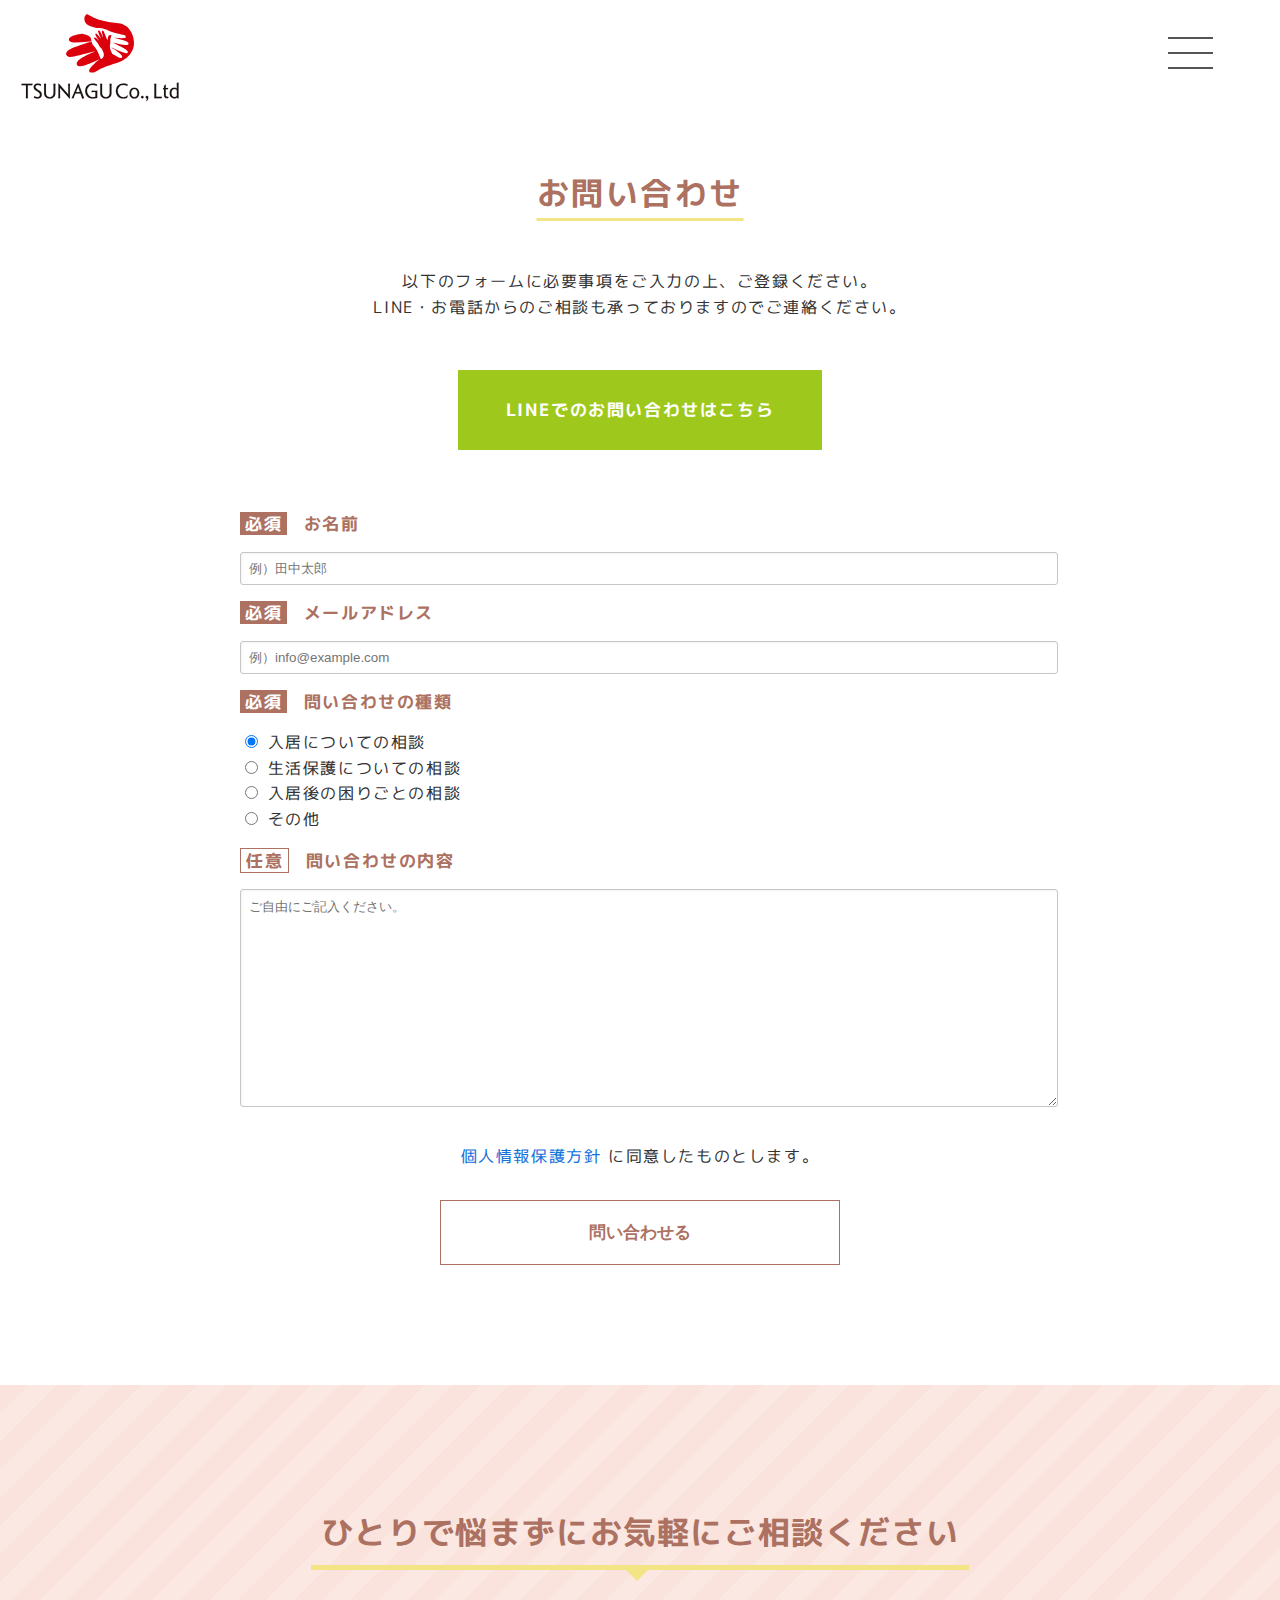
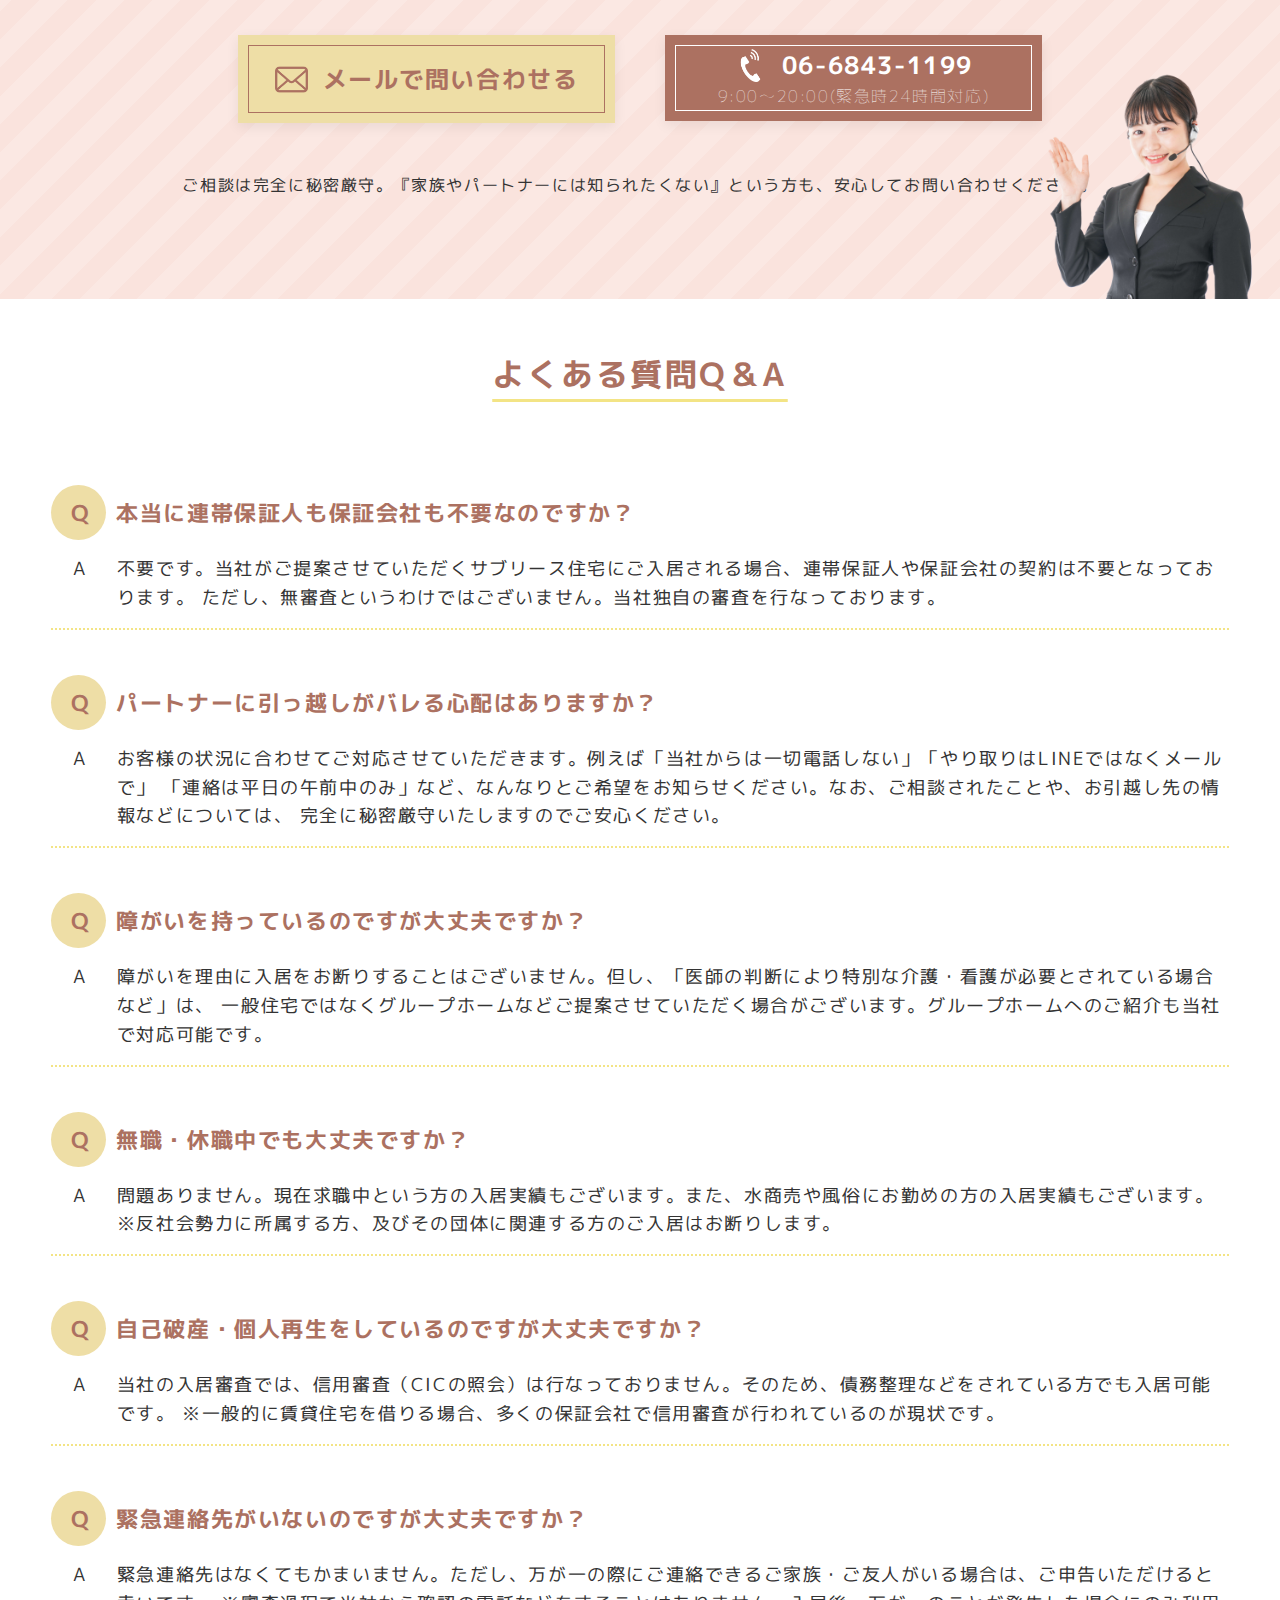
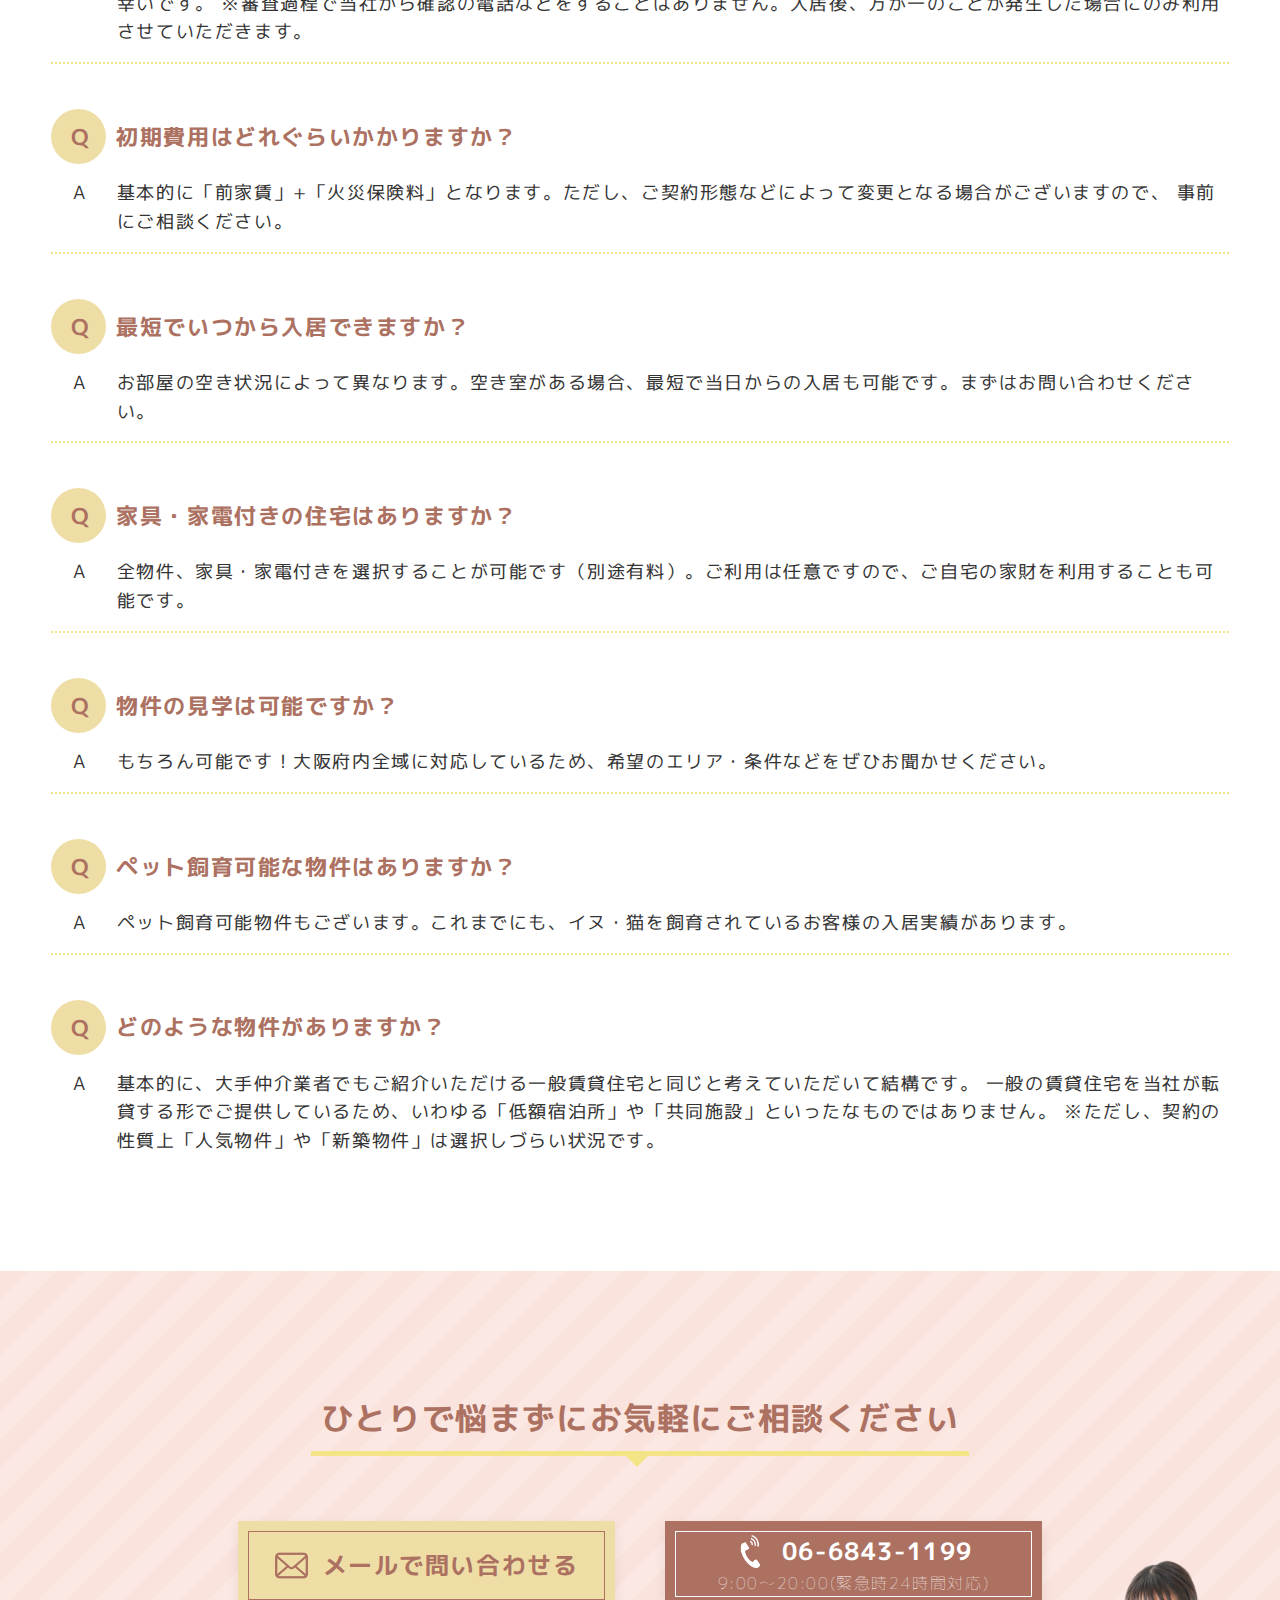
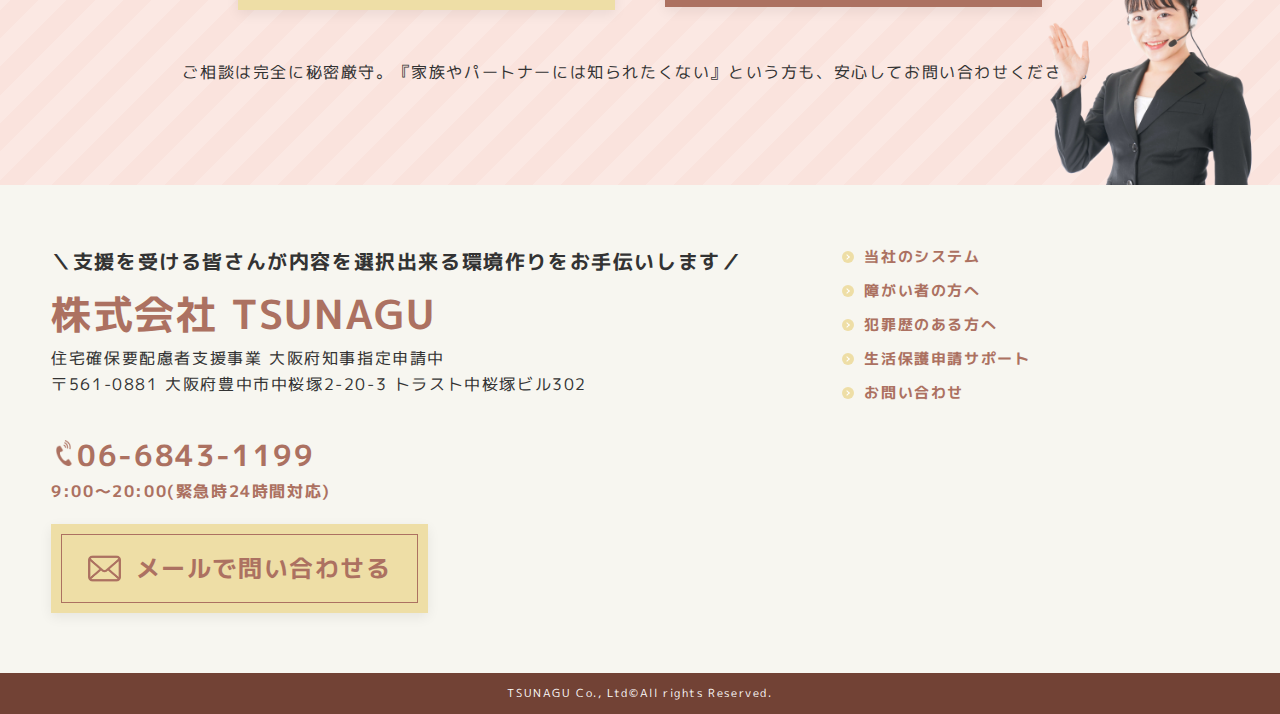
==== commit bcb20b3d: "Js is added" ====
--- a/contact.html
+++ b/contact.html
@@ -29,7 +29,7 @@
       <nav class="header-nav">
         <div class="header-nav__left">
           <h1>
-            <a href="">
+            <a href="index.html">
               <figure>
                 <img src="./img/logo.svg" alt="株式会社 TSUNAGU" />
               </figure>
@@ -47,9 +47,9 @@
                 <figure>
                   <img src="./img/tel_brown.png" alt="電話のアイコン" />
                 </figure>
-                <a href="tel:06-6843-1199" class="header-nav__tel--number"
-                  >06-6843-1199</a
-                >
+                <a href="tel:06-6843-1199" class="header-nav__tel--number"></a>
+                  06-6843-1199
+                </a>
               </div>
               <p>9:00〜20:00(緊急時24時間対応)</p>
             </li>
@@ -58,7 +58,11 @@
                 <figure>
                   <img src="./img/smart.png" alt="スマホのイラスト" />
                 </figure>
-                <p>LINE<br />お問い合わせ</p>
+                <p>
+                  LINE
+                  <br />
+                  お問い合わせ
+                </p>
               </a>
             </li>
             <li class="header-nav__right--mail">
@@ -66,7 +70,11 @@
                 <figure>
                   <img src="./img/mail_white.png" alt="メールのイラスト" />
                 </figure>
-                <p>MAIL<br />お問い合わせ</p>
+                <p>
+                  MAIL
+                  <br />
+                  お問い合わせ
+                </p>
               </a>
             </li>
           </ul>
@@ -81,22 +89,22 @@
       <nav class="globalMenuSp">
         <ul>
           <li>
-            <a href="#">ホーム</a>
+            <a href="index.html">ホーム</a>
           </li>
           <li>
-            <a href="#">当社のシステム</a>
+            <a href="system.html">当社のシステム</a>
           </li>
           <li>
-            <a href="#">障がい者の方へ</a>
+            <a href="nurse.html">障がい者の方へ</a>
           </li>
           <li>
-            <a href="#">犯罪歴のある方へ</a>
+            <a href="crime.html">犯罪歴のある方へ</a>
           </li>
           <li>
-            <a href="#">生活保護申請サポート</a>
+            <a href="welfare.html">生活保護申請サポート</a>
           </li>
           <li>
-            <a href="#">お問い合わせ</a>
+            <a href="contact.html">お問い合わせ</a>
           </li>
         </ul>
       </nav>
@@ -106,7 +114,8 @@
       <div class="title__wrapper">
         <h1 class="title">お問い合わせ</h1>
         <p class="contact-about__description">
-          以下のフォームに必要事項をご入力の上、ご登録ください。<br />
+          以下のフォームに必要事項をご入力の上、ご登録ください。
+          <br />
           LINE・お電話からのご相談も承っておりますのでご連絡ください。
         </p>
       </div>
@@ -119,7 +128,10 @@
         <div class="form-container">
           <form action="#">
             <div>
-              <label for="name"><span class="required">必須</span>お名前</label>
+              <label for="name">
+                <span class="required">必須</span>
+                お名前
+              </label>
               <input
                 class="textform"
                 type="text"
@@ -129,9 +141,10 @@
               />
             </div>
             <div>
-              <label for="name"
-                ><span class="required">必須</span>メールアドレス</label
-              >
+              <label for="name">
+                <span class="required">必須</span>
+                メールアドレス
+              </label>
               <input
                 class="textform"
                 type="email"
@@ -141,9 +154,10 @@
               />
             </div>
             <div>
-              <label for="name"
-                ><span class="required">必須</span>問い合わせの種類</label
-              >
+              <label for="name">
+                <span class="required">必須</span>
+                問い合わせの種類
+              </label>
               <p>
                 <input
                   type="radio"
@@ -175,9 +189,10 @@
               </p>
             </div>
             <div>
-              <label for="name"
-                ><span class="any">任意</span>問い合わせの内容</label
-              >
+              <label for="name">
+                <span class="any">任意</span>
+                問い合わせの内容
+              </label>
               <textarea
                 name="your-message"
                 placeholder="ご自由にご記入ください。"
@@ -187,8 +202,9 @@
             <div class="contact-privacy">
               <p>
                 <a href="example.com" target="_blank" rel="noopener noreferrer">
-                  個人情報保護方針</a
-                >に同意したものとします。
+                  個人情報保護方針
+                </a>
+                に同意したものとします。
               </p>
             </div>
 
@@ -260,7 +276,7 @@
             <li class="question__item">
               <div class="question__item--heading">
                 <p class="question__item--heading--Q">Q</p>
-                <span> パートナーに引っ越しがバレる心配はありますか？</span>
+                <span>パートナーに引っ越しがバレる心配はありますか？</span>
               </div>
               <div class="question__item--answer">
                 <p class="question__item--answer--A">A</p>
@@ -457,9 +473,9 @@
                 <figure>
                   <img src="./img/tel_brown.png" alt="電話のアイコン" />
                 </figure>
-                <a href="tel:06-6843-1199" class="header-nav__tel--number"
-                  >06-6843-1199</a
-                >
+                <a href="tel:06-6843-1199" class="header-nav__tel--number">
+                  06-6843-1199
+                </a>
               </div>
               <p>9:00〜20:00(緊急時24時間対応)</p>
             </div>
@@ -475,13 +491,19 @@
             </div>
           </div>
           <ul>
-            <li><a href="#" class="arrow cover">当社のシステム</a></li>
-            <li><a href="#" class="arrow cover">障がい者の方へ</a></li>
-            <li><a href="#" class="arrow cover">犯罪歴のある方へ</a></li>
             <li>
-              <a href="#" class="arrow cover">生活保護申請サポート</a>
-            </li>
-            <li><a href="#" class="arrow cover">お問い合わせ</a></li>
+              <a href="system.html" class="arrow cover">当社のシステム</a>
+            </li>
+            <li><a href="nurse.html" class="arrow cover">障がい者の方へ</a></li>
+            <li>
+              <a href="crime.html" class="arrow cover">犯罪歴のある方へ</a>
+            </li>
+            <li>
+              <a href="welfare.html" class="arrow cover">
+                生活保護申請サポート
+              </a>
+            </li>
+            <li><a href="contact.html" class="arrow cover">お問い合わせ</a></li>
           </ul>
         </div>
         <div class="copyright">
@@ -493,7 +515,20 @@
       src="https://code.jquery.com/jquery-3.4.1.min.js"
       integrity="sha256-CSXorXvZcTkaix6Yvo6HppcZGetbYMGWSFlBw8HfCJo="
       crossorigin="anonymous"
-    ></script>
-    <script type="text/javascript" src="/script.js"></script>
+    >
+          $(function() {
+
+        $('.hamburger').click(function() {
+            $(this).toggleClass('active');
+
+            if ($(this).hasClass('active')) {
+                $('.globalMenuSp').addClass('active');
+            } else {
+                $('.globalMenuSp').removeClass('active');
+            }
+        });
+
+      });
+    </script>
   </body>
 </html>
--- a/style.css
+++ b/style.css
@@ -348,7 +348,7 @@
 }
 
 .resolution {
-    background-image: url(../img/touka_5148052_m.jpg);
+    background-image: url(/img/touka_5148052_m.jpg);
     background-position: center;
     background-size: cover;
 }
